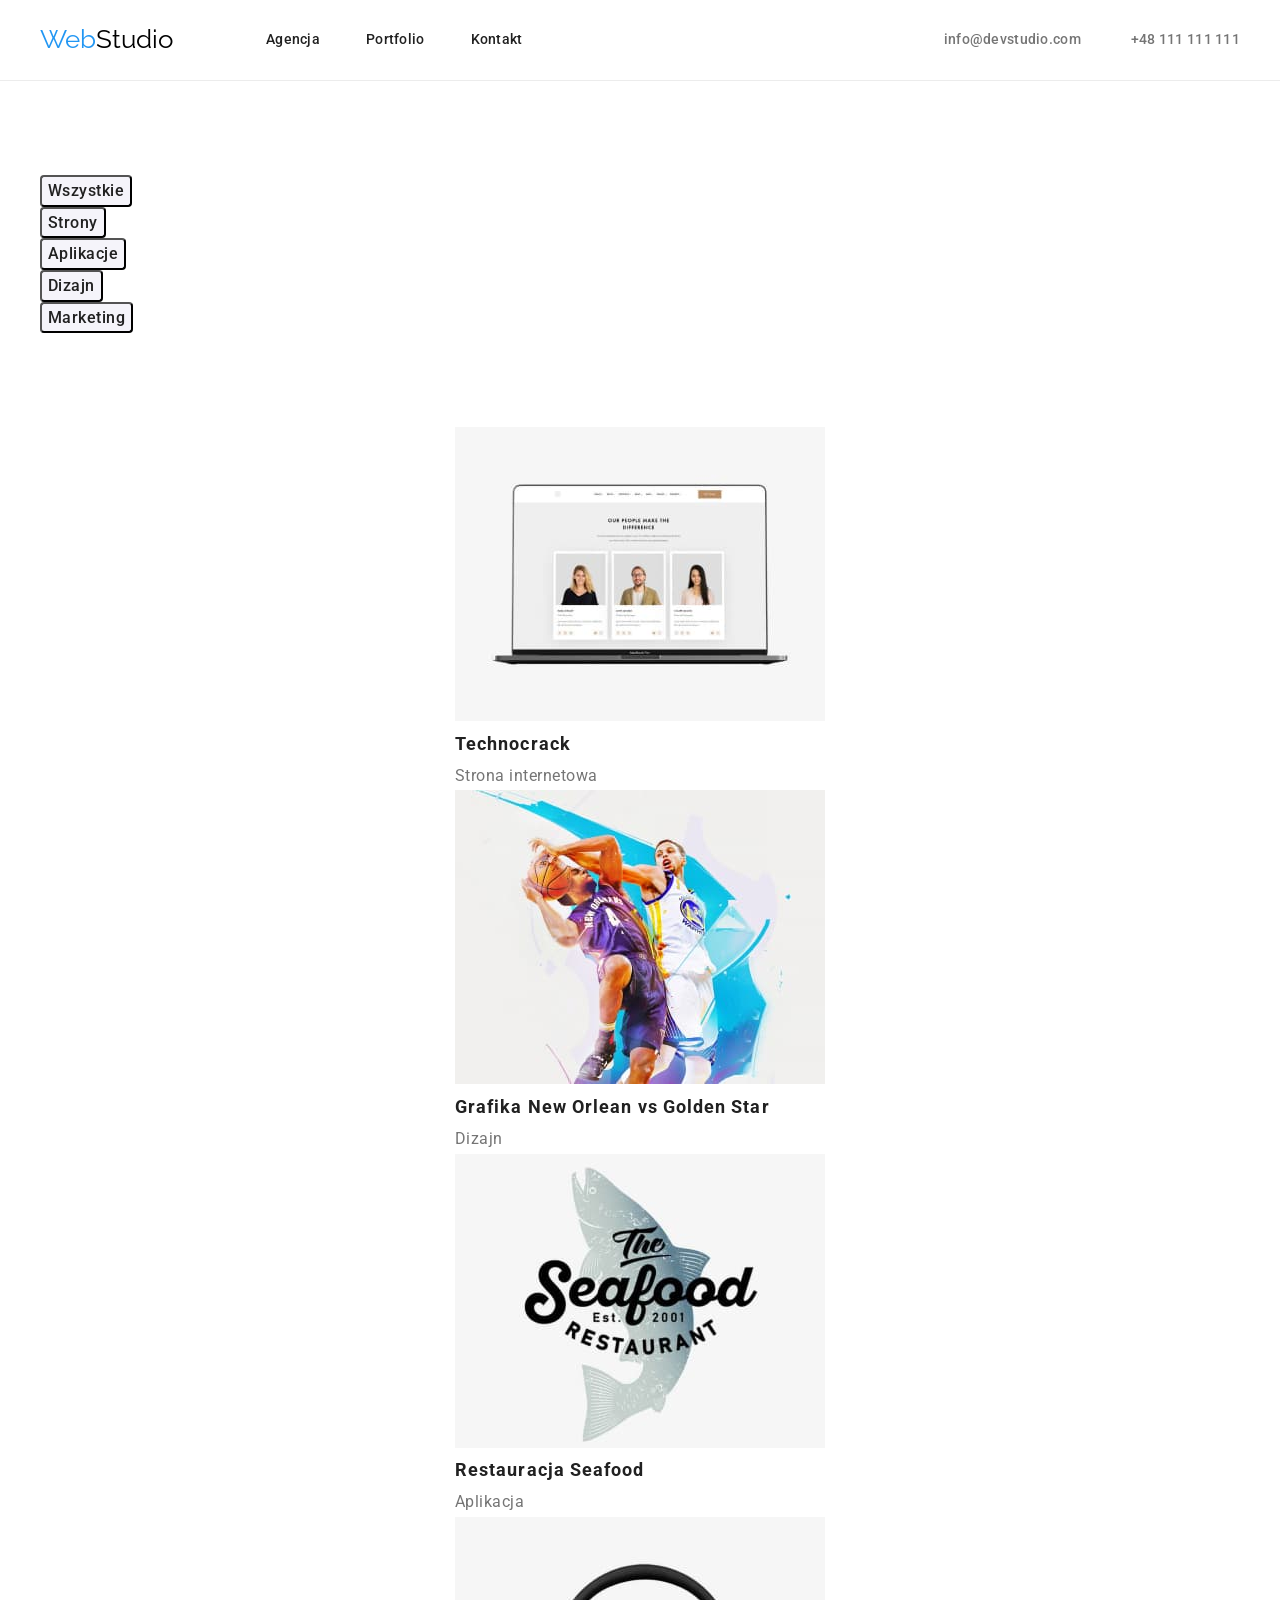
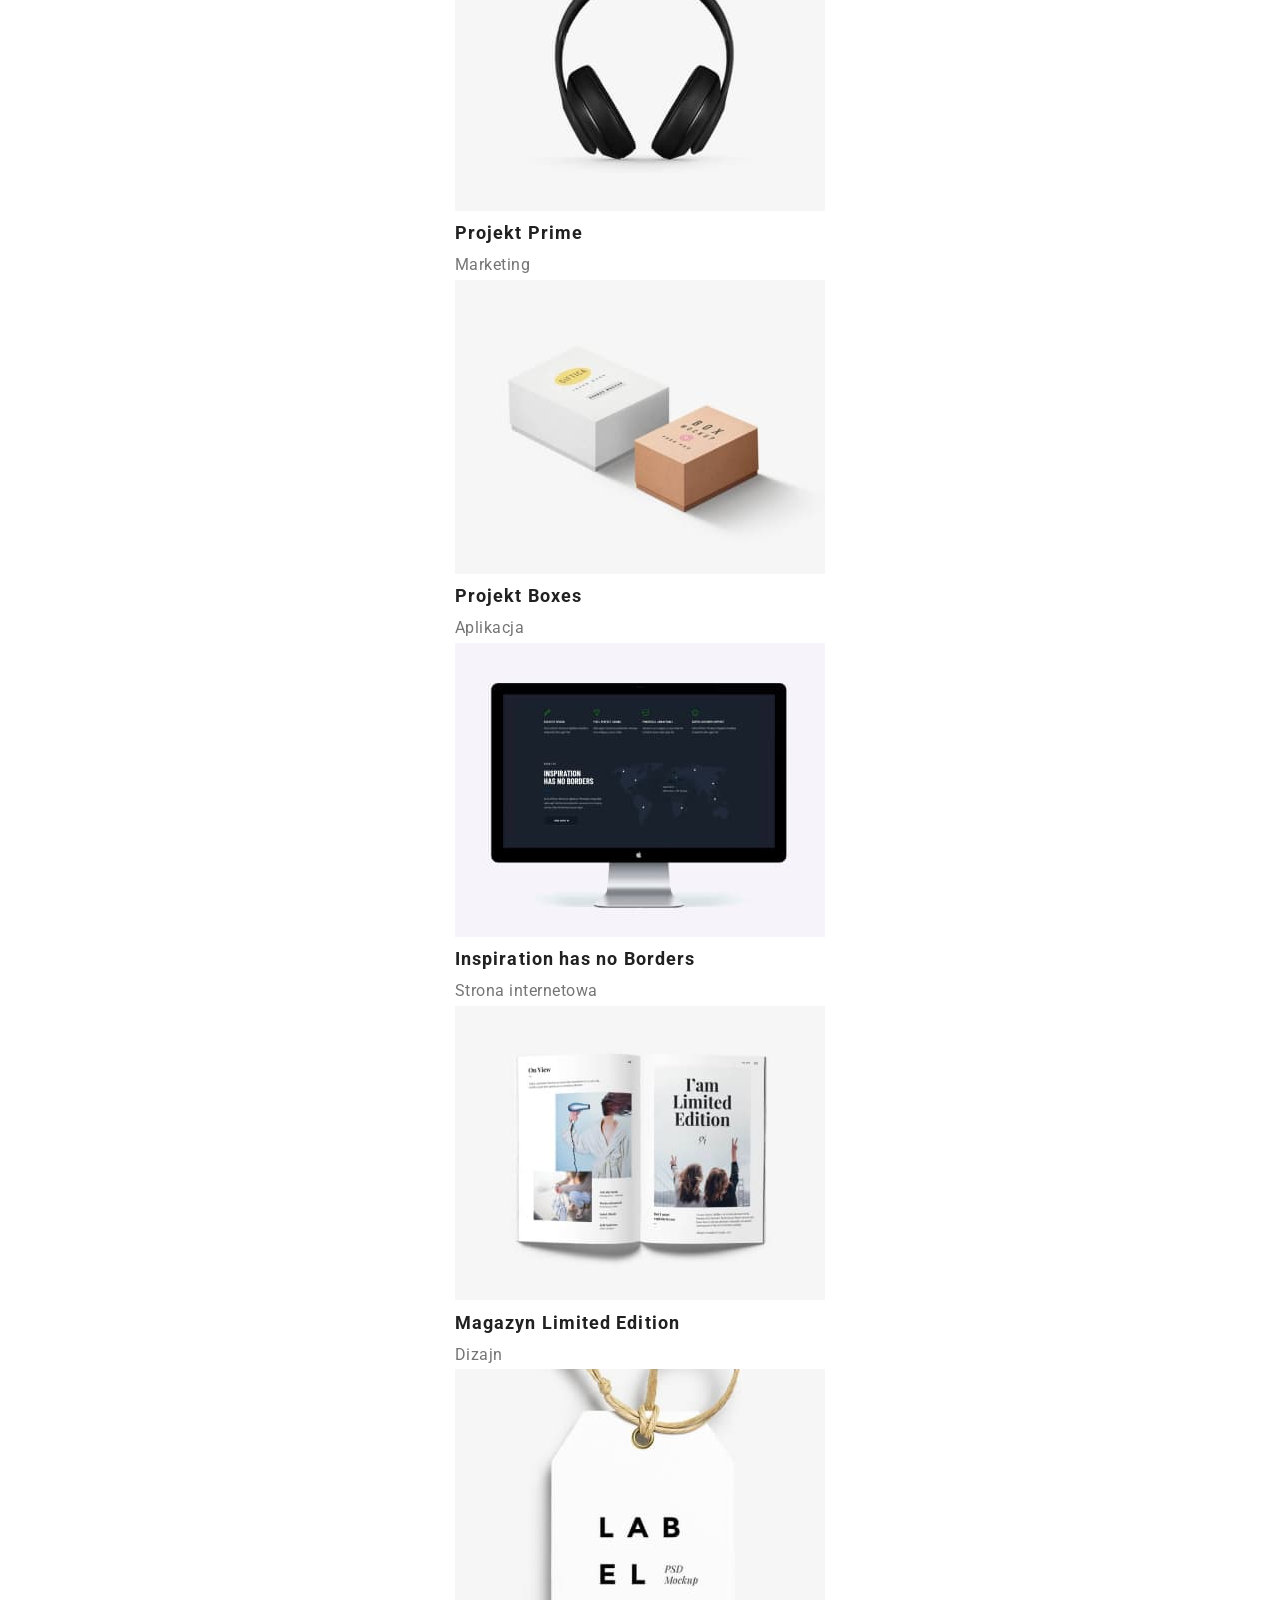
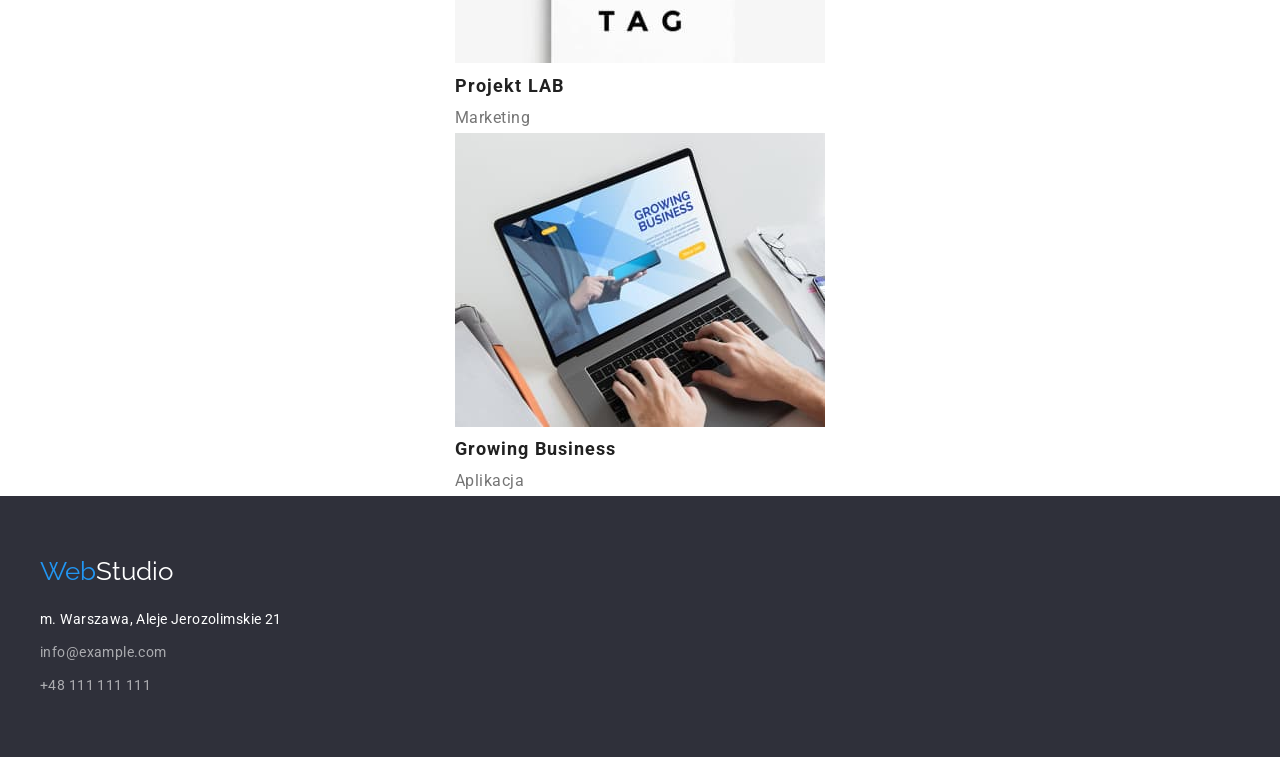
==== portfolio.html @ 24bfba3b "header nav sizes change" ====
<!DOCTYPE html>
<html lang="pl">
  <head>
    <meta charset="utf-8" />
    <link
      rel="stylesheet"
      href="https://cdnjs.cloudflare.com/ajax/libs/modern-normalize/1.1.0/modern-normalize.min.css"
    />
    <link rel="preconnect" href="https://fonts.googleapis.com" />
    <link rel="preconnect" href="https://fonts.gstatic.com" crossorigin />
    <link
      href="https://fonts.googleapis.com/css2?family=Raleway:wght@700&family=Roboto:wght@400;500;700;900&display=swap"
      rel="stylesheet"
    />
    <link rel="stylesheet" href="./css/styles.css" />
    <title>WebStudio - Portfolio</title>
  </head>
  <body>
    <header>
      <div class="container header">
        <a href="./" class="logo"><span class="logo-blue">Web</span>Studio</a>
        <nav>
          <ul class="nav-links">
            <li><a href="#">Agencja</a></li>
            <li>
              <a href="./portfolio.html">Portfolio</a>
            </li>
            <li><a href="#">Kontakt</a></li>
          </ul>
        </nav>
        <ul class="nav-links contact">
          <li>
            <a href="mailto:info@devstudio.com">info@devstudio.com</a>
          </li>
          <li>
            <a href="tel:+48111111111">+48 111 111 111</a>
          </li>
        </ul>
      </div>
    </header>
    <main>
      <section class="section portfolio-buttons">
        <div class="container">
          <ul>
            <li><button type="button">Wszystkie</button></li>
            <li><button type="button">Strony</button></li>
            <li><button type="button">Aplikacje</button></li>
            <li><button type="button">Dizajn</button></li>
            <li><button type="button">Marketing</button></li>
          </ul>
        </div>
      </section>
      <section class="portfolio">
        <div class="container">
          <ul>
            <li>
              <figure>
                <img
                  src="images/portfolio-1.jpg"
                  alt="Ekran laptopa ze zdjęciami i opisami trzech osób"
                  width="370"
                  height="294"
                />
                <figcaption>
                  <span class="portfolio-item">Technocrack</span><br /><span
                    class="portfolio-item-spec"
                    >Strona internetowa</span
                  >
                </figcaption>
              </figure>
            </li>
            <li>
              <figure>
                <img
                  src="images/portfolio-2.jpg"
                  alt="Dwóch koszykarzy na szarym tle"
                  width="370"
                  height="294"
                />
                <figcaption>
                  <span class="portfolio-item"
                    >Grafika New Orlean vs Golden Star</span
                  ><br /><span class="portfolio-item-spec">Dizajn</span>
                </figcaption>
              </figure>
            </li>
            <li>
              <figure>
                <img
                  src="images/portfolio-3.jpg"
                  alt="Ryba z napisem The Seafood Restaurant"
                  width="370"
                  height="294"
                />
                <figcaption>
                  <span class="portfolio-item">Restauracja Seafood</span
                  ><br /><span class="portfolio-item-spec">Aplikacja</span>
                </figcaption>
              </figure>
            </li>
            <li>
              <figure>
                <img
                  src="images/portfolio-4.jpg"
                  alt="Słuchawki na szarym tle"
                  width="370"
                  height="294"
                />
                <figcaption>
                  <span class="portfolio-item">Projekt Prime</span><br /><span
                    class="portfolio-item-spec"
                    >Marketing</span
                  >
                </figcaption>
              </figure>
            </li>
            <li>
              <figure>
                <img
                  src="images/portfolio-5.jpg"
                  alt="Dwa pudełka z napisami, białe i brązowe"
                  width="370"
                  height="294"
                />
                <figcaption>
                  <span class="portfolio-item">Projekt Boxes</span><br /><span
                    class="portfolio-item-spec"
                    >Aplikacja</span
                  >
                </figcaption>
              </figure>
            </li>
            <li>
              <figure>
                <img
                  src="images/portfolio-6.jpg"
                  alt="Monitor z otwartą witryną interetową"
                  width="370"
                  height="294"
                />
                <figcaption>
                  <span class="portfolio-item">Inspiration has no Borders</span
                  ><br /><span class="portfolio-item-spec"
                    >Strona internetowa</span
                  >
                </figcaption>
              </figure>
            </li>
            <li>
              <figure>
                <img
                  src="images/portfolio-7.jpg"
                  alt="Otwarta strona gazety z obrazkami i tekstem"
                  width="370"
                  height="294"
                />
                <figcaption>
                  <span class="portfolio-item">Magazyn Limited Edition</span
                  ><br /><span class="portfolio-item-spec">Dizajn</span>
                </figcaption>
              </figure>
            </li>
            <li>
              <figure>
                <img
                  src="images/portfolio-8.jpg"
                  alt="Bilecik z napisame LAB EL TAG"
                  width="370"
                  height="294"
                />
                <figcaption>
                  <span class="portfolio-item">Projekt LAB</span><br /><span
                    class="portfolio-item-spec"
                    >Marketing</span
                  >
                </figcaption>
              </figure>
            </li>
            <li>
              <figure>
                <img
                  src="images/portfolio-9.jpg"
                  alt="Dłonie piszące na klawiaturze, na ekranie nazwa aplikacji"
                  width="370"
                  height="294"
                />
                <figcaption>
                  <span class="portfolio-item">Growing Business</span
                  ><br /><span class="portfolio-item-spec">Aplikacja</span>
                </figcaption>
              </figure>
            </li>
          </ul>
        </div>
      </section>
    </main>
    <footer>
      <div class="container">
        <a href="/" class="logo logo-white"
          ><span class="logo-blue">Web</span>Studio</a
        >
        <address>
          <p>m. Warszawa, Aleje Jerozolimskie 21</p>
          <p><a href="mailto:info@example.com">info@example.com</a></p>
          <p><a href="tel:+48111111111">+48 111 111 111</a></p>
        </address>
      </div>
    </footer>
  </body>
</html>
---- css/styles.css ----
:root {
  --white-color: #fff;
  --team-color: #f5f4fa;
  --black-color: #000;
  --brand-color: #212121;
  --link-color: #2196f3;
  --contact-color: #757575;
  --footer-contact-color: rgba(255, 255, 255, 0.6);
  --bg-color: #2f303a;
}

* {
  box-sizing: border-box;
}

body {
  font-family: "Roboto", sans-serif;
  color: var(--brand-color);
}

h1,
h2,
h3,
h4,
h5,
h6,
p,
figure,
ul {
  margin: 0;
  padding: 0;
}

li {
  list-style: none;
}

header {
  border-bottom: 1px solid #ececec;
}

header > .container {
  padding-top: 24px;
  padding-bottom: 25px;
}

.container {
  max-width: 1200px;
  margin: 0 auto;
}

.section {
  padding: 94px 0;
}

.header {
  display: flex;
  align-items: center;
  justify-content: space-between;
}

.logo {
  font-family: "Raleway", sans-serif;
  font-size: 26px;
  text-decoration: none;
  line-height: 1.2;
  color: var(--black-color);
}

.logo-white {
  color: var(--white-color);
}

.nav-links {
  display: flex;
  flex-direction: row;
}

.nav-links li a {
  color: var(--brand-color);
  font-weight: 500;
  font-size: 14px;
  letter-spacing: 0.02em;
  line-height: 1.1;
  text-decoration: none;
}

.nav-links li a:hover,
.logo-blue,
.nav-links li a:focus,
.contact-links li a:hover,
.contact-links li a:focus {
  color: var(--link-color);
}

nav {
  flex-grow: 1;
  margin-left: 93px;
}

.nav-links li:not(:last-child) {
  margin-right: 46px;
}

.contact li:not(:last-child) {
  margin-right: 50px;
}

.contact li a {
  color: var(--contact-color);
}

.order h1 {
  margin-top: 106px;
  text-align: center;
  text-transform: uppercase;
  font-weight: 900;
  font-size: 44px;
  line-height: 1.3;
  letter-spacing: 0.06em;
  color: var(--white-color);
}

.order button {
  margin-top: 30px;
  margin-bottom: 96px;
}

.order-button {
  margin: 0 auto;
  display: block;
  border: 0;
  text-align: center;
  letter-spacing: 0.06em;
  width: 200px;
  padding: 10px 0;
  font-weight: 700;
  font-size: 16px;
  line-height: 1.8;
  background-color: var(--link-color);
  color: var(--white-color);
}

.examples-cards,
.portfolio,
.info-cards,
.team-cards {
  display: flex;
  flex-wrap: wrap;
  margin: 0;
  padding: 0;
  gap: 30px;
}

.examples {
  font-size: 14px;
  letter-spacing: 0.03em;
}

.examples-cards li {
  flex-basis: calc((100% - 90px) / 4);
  font-size: 14px;
  letter-spacing: 0.03em;
}

.info-cards li {
  flex-basis: calc((100% - 60px) / 3);
}

.examples h3 {
  font-weight: 700;
  line-height: 1.1;
  text-transform: uppercase;
  color: var(--brand-color);
}

.examples p {
  font-weight: 400;
  line-height: 1.7;
  color: var(--contact-color);
}

.examples h2 {
  margin-top: 96px;
}

.examples h2,
.team h2 {
  margin-bottom: 50px;
  font-weight: 700;
  font-size: 36px;
  line-height: 1.2;
  text-align: center;
  letter-spacing: 0.03em;
  color: var(--brand-color);
}

.team {
  background-color: var(--team-color);
}

.team li {
  background-color: var(--white-color);
  flex-basis: calc((100% - 90px) / 4);
}

.team figcaption {
  padding: 30px 0;
  font-size: 16px;
  line-height: 1.8;
  letter-spacing: 0.03em;
  text-align: center;
}

.team-name {
  font-weight: 500;
  color: var(--brand-color);
}

.team-descr {
  color: var(--contact-color);
}

footer,
.order {
  background-color: var(--bg-color);
}

footer > .container {
  padding: 60px 0;
}

footer p {
  font-style: normal;
  font-size: 14px;
  line-height: 24px;
  letter-spacing: 0.03em;
}

footer p:not(:first-child) {
  padding-top: 9px;
}

footer p:first-child {
  color: var(--white-color);
}

footer address {
  padding-top: 20px;
}

footer p a {
  text-decoration: none;
  color: var(--footer-contact-color);
}

footer p a:hover,
footer p a:focus {
  background-color: var(--link-color);
}

.portfolio-buttons button {
  border-radius: 4px;
  background-color: var(--team-color);
  color: var(--brand-color);
  font-weight: 500;
  font-size: 16px;
  line-height: 1.6;
  text-align: center;
  letter-spacing: 0.03em;
}

.portfolio-buttons button:active,
.portfolio-buttons button:hover {
  background-color: var(--link-color);
  color: var(--white-color);
}

.portfolio-item {
  font-weight: 700;
  font-size: 18px;
  line-height: 2;
  letter-spacing: 0.06em;
  color: var(--brand-color);
}

.portfolio-item-spec {
  font-weight: 400;
  font-size: 16px;
  line-height: 1.8;
  letter-spacing: 0.03em;
  color: var(--contact-color);
}
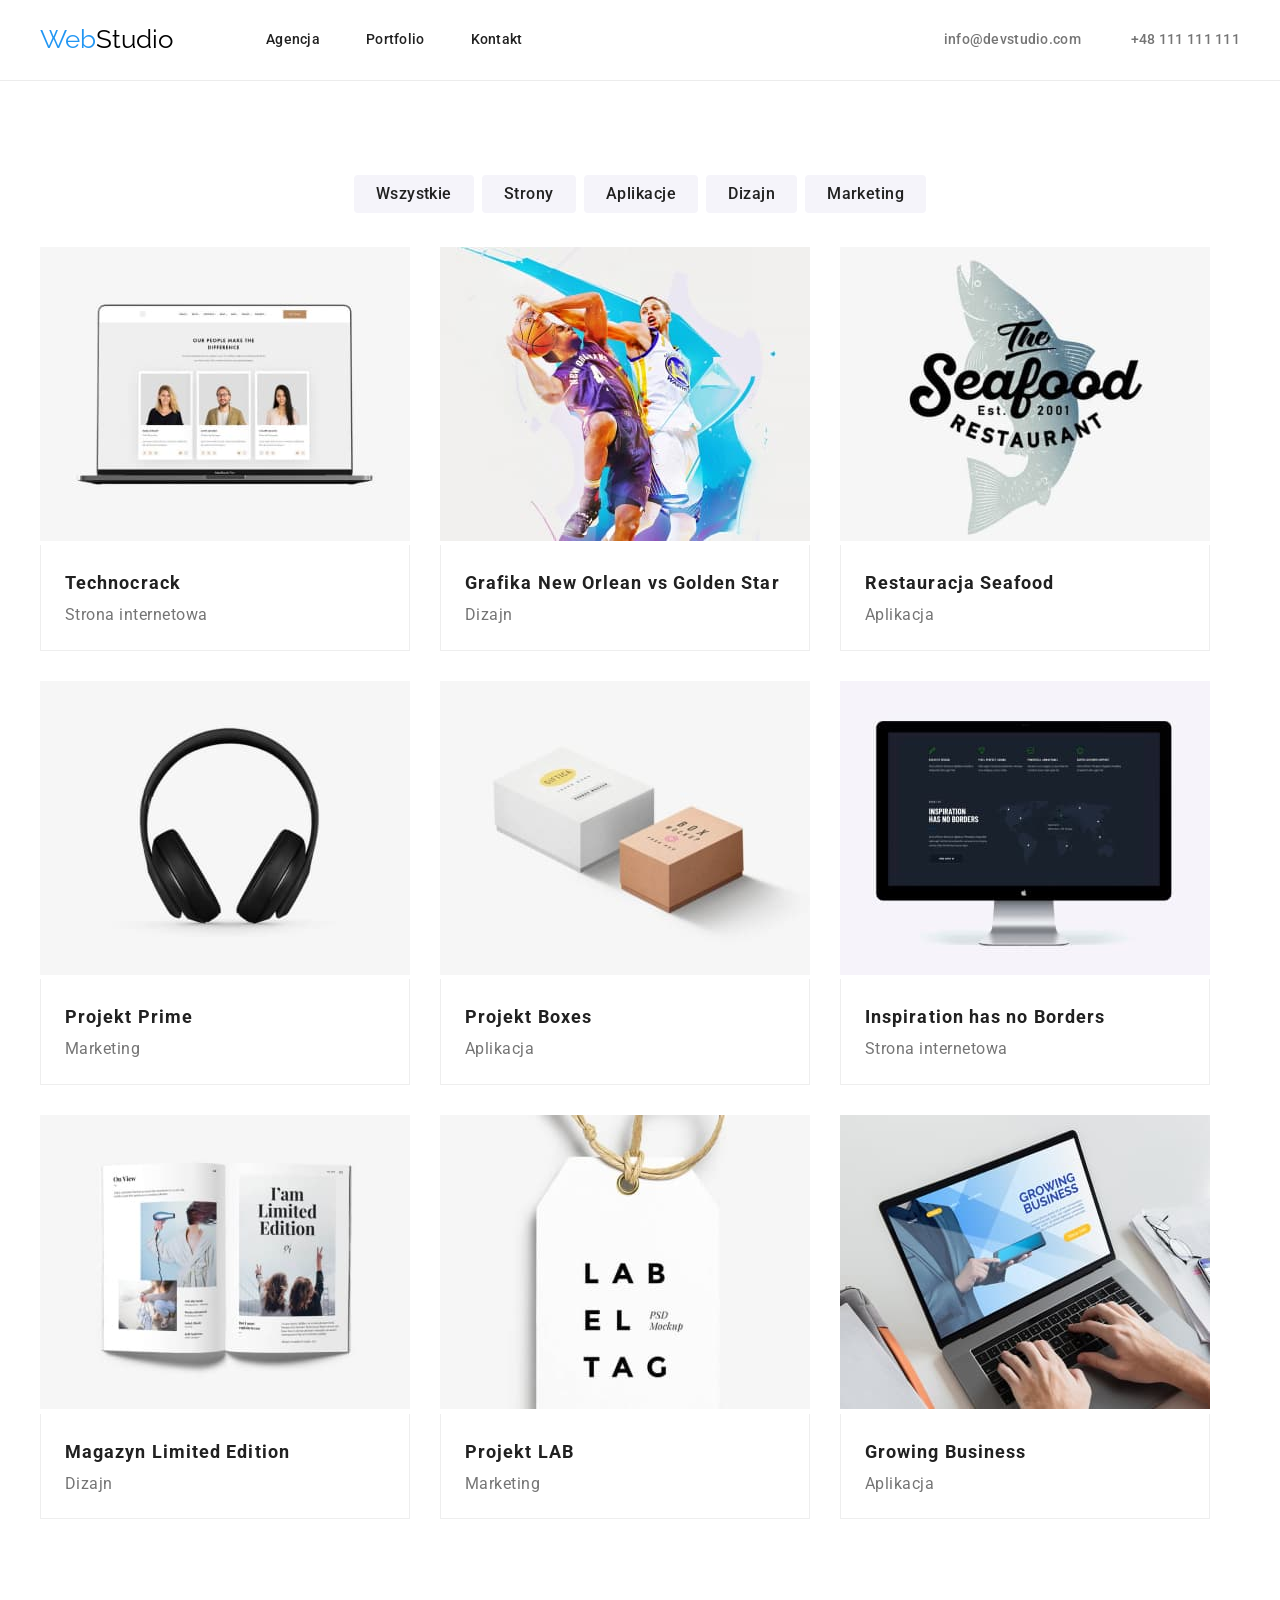
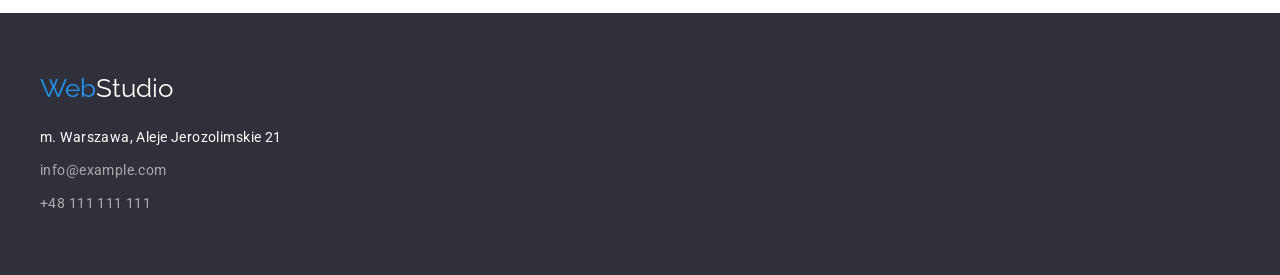
==== commit 9cc361ed: "portfolio changes, add flex, change margin/padding" ====
--- a/portfolio.html
+++ b/portfolio.html
@@ -39,9 +39,9 @@
       </div>
     </header>
     <main>
-      <section class="section portfolio-buttons">
-        <div class="container">
-          <ul>
+      <section class="section">
+        <div class="container portfolio-buttons">
+          <ul class="portfolio-buttons-list">
             <li><button type="button">Wszystkie</button></li>
             <li><button type="button">Strony</button></li>
             <li><button type="button">Aplikacje</button></li>
@@ -49,10 +49,8 @@
             <li><button type="button">Marketing</button></li>
           </ul>
         </div>
-      </section>
-      <section class="portfolio">
         <div class="container">
-          <ul>
+          <ul class="portfolio">
             <li>
               <figure>
                 <img
--- a/css/styles.css
+++ b/css/styles.css
@@ -163,7 +163,8 @@
   letter-spacing: 0.03em;
 }
 
-.info-cards li {
+.info-cards li,
+.portfolio figure {
   flex-basis: calc((100% - 60px) / 3);
 }
 
@@ -199,7 +200,7 @@
   background-color: var(--team-color);
 }
 
-.team li {
+.team li figure {
   background-color: var(--white-color);
   flex-basis: calc((100% - 90px) / 4);
 }
@@ -259,7 +260,20 @@
   background-color: var(--link-color);
 }
 
-.portfolio-buttons button {
+.portfolio-buttons-list {
+  display: flex;
+  flex-direction: row;
+  justify-content: center;
+  align-items: center;
+  margin-bottom: 34px;
+}
+
+.portfolio-buttons-list > li:not(:last-child) {
+  margin-right: 8px;
+}
+
+.portfolio-buttons-list button {
+  border: 0;
   border-radius: 4px;
   background-color: var(--team-color);
   color: var(--brand-color);
@@ -268,12 +282,20 @@
   line-height: 1.6;
   text-align: center;
   letter-spacing: 0.03em;
-}
-
-.portfolio-buttons button:active,
-.portfolio-buttons button:hover {
+  padding: 6px 22px;
+}
+
+.portfolio-buttons-list button:active,
+.portfolio-buttons-list button:hover {
   background-color: var(--link-color);
   color: var(--white-color);
+}
+
+.portfolio figcaption {
+  border-bottom: 1px solid #eee;
+  border-right: 1px solid #eee;
+  border-left: 1px solid #eee;
+  padding: 20px 24px;
 }
 
 .portfolio-item {
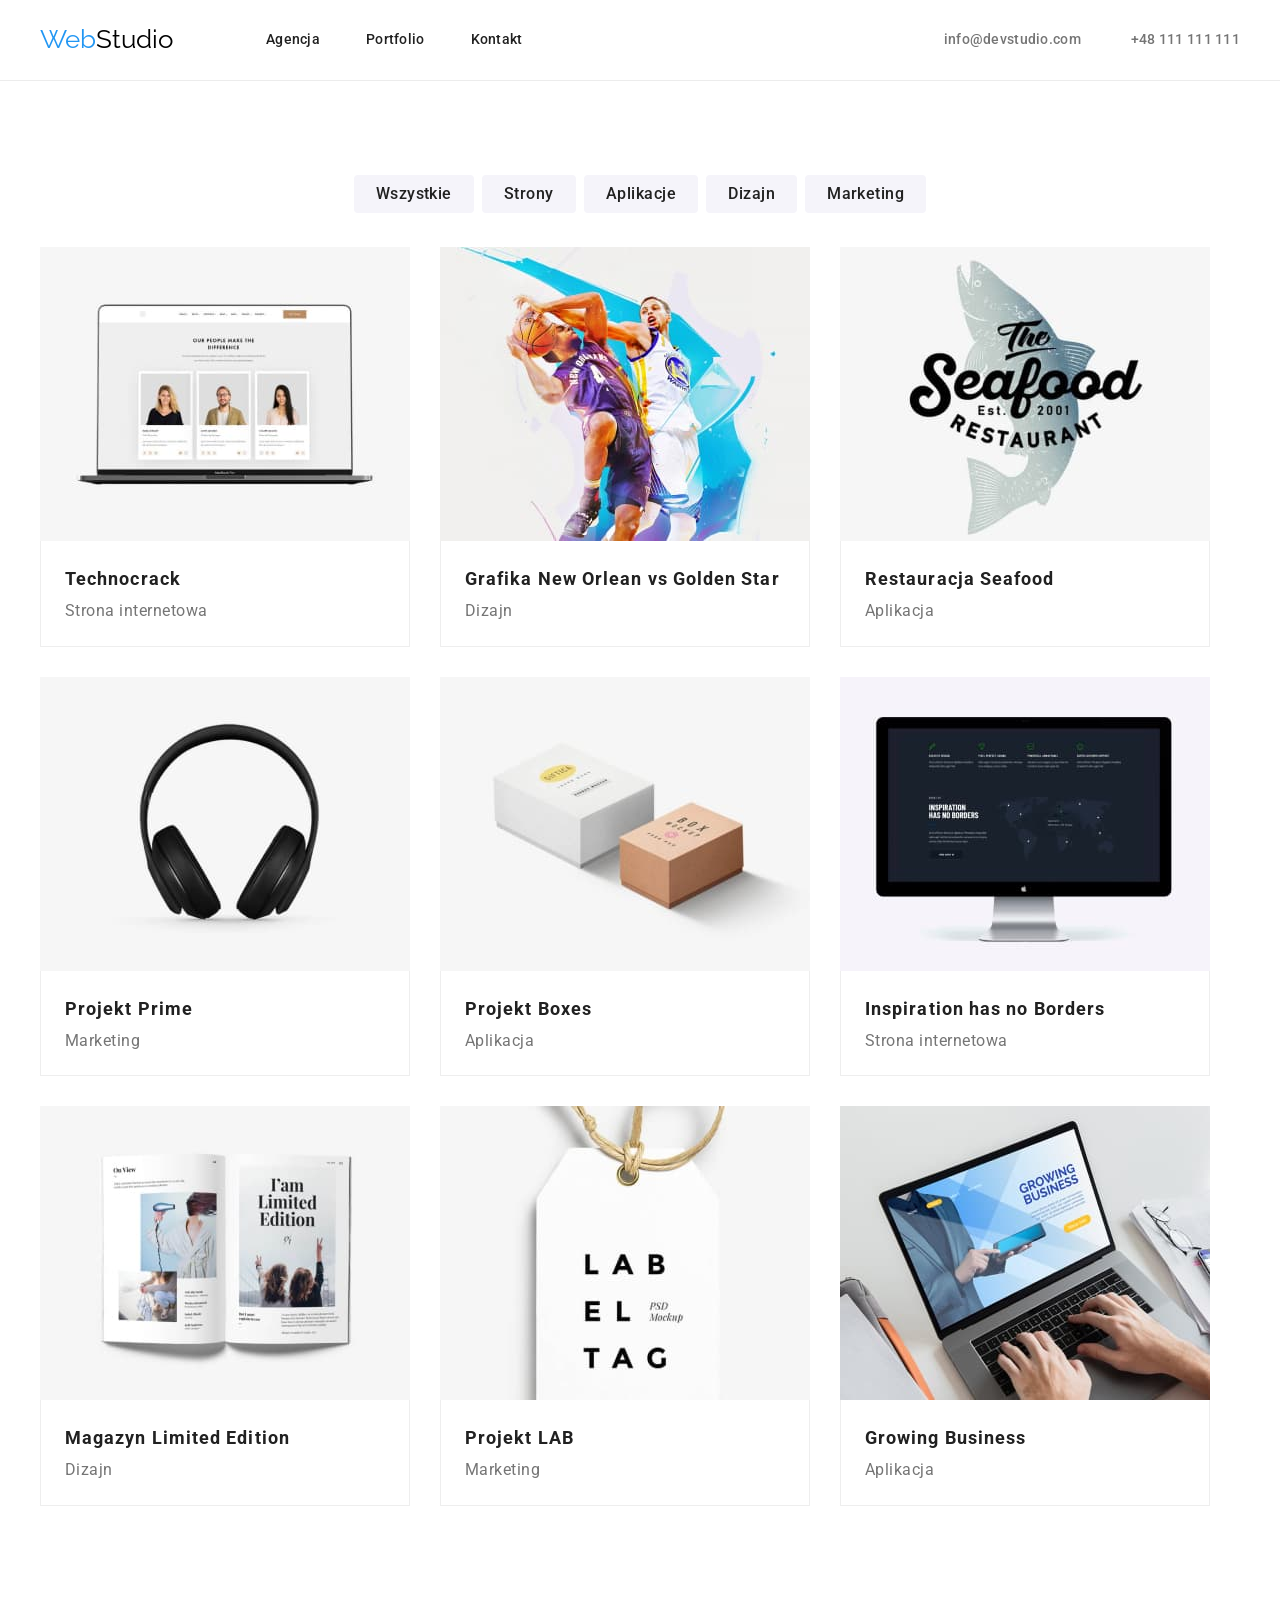
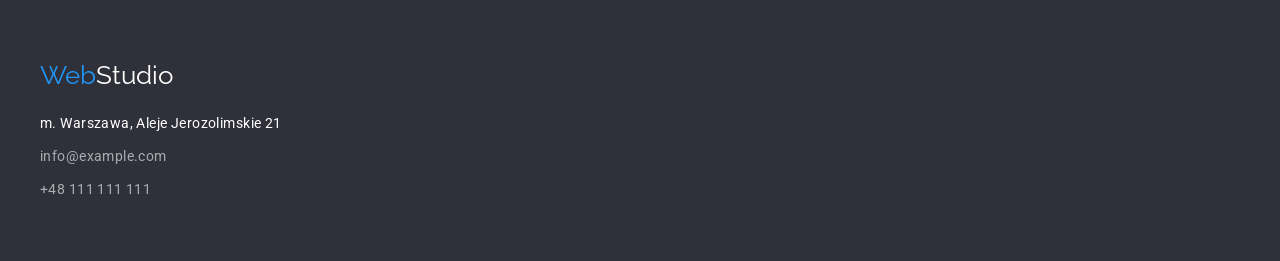
==== commit 6eee6516: "changes in portfolio (image gap), upgrade padding and margin (v. 2)" ====
--- a/portfolio.html
+++ b/portfolio.html
@@ -55,6 +55,7 @@
               <figure>
                 <img
                   src="images/portfolio-1.jpg"
+                  class="no-gap"
                   alt="Ekran laptopa ze zdjęciami i opisami trzech osób"
                   width="370"
                   height="294"
@@ -71,6 +72,7 @@
               <figure>
                 <img
                   src="images/portfolio-2.jpg"
+                  class="no-gap"
                   alt="Dwóch koszykarzy na szarym tle"
                   width="370"
                   height="294"
@@ -86,6 +88,7 @@
               <figure>
                 <img
                   src="images/portfolio-3.jpg"
+                  class="no-gap"
                   alt="Ryba z napisem The Seafood Restaurant"
                   width="370"
                   height="294"
@@ -100,6 +103,7 @@
               <figure>
                 <img
                   src="images/portfolio-4.jpg"
+                  class="no-gap"
                   alt="Słuchawki na szarym tle"
                   width="370"
                   height="294"
@@ -116,6 +120,7 @@
               <figure>
                 <img
                   src="images/portfolio-5.jpg"
+                  class="no-gap"
                   alt="Dwa pudełka z napisami, białe i brązowe"
                   width="370"
                   height="294"
@@ -132,6 +137,7 @@
               <figure>
                 <img
                   src="images/portfolio-6.jpg"
+                  class="no-gap"
                   alt="Monitor z otwartą witryną interetową"
                   width="370"
                   height="294"
@@ -148,6 +154,7 @@
               <figure>
                 <img
                   src="images/portfolio-7.jpg"
+                  class="no-gap"
                   alt="Otwarta strona gazety z obrazkami i tekstem"
                   width="370"
                   height="294"
@@ -162,6 +169,7 @@
               <figure>
                 <img
                   src="images/portfolio-8.jpg"
+                  class="no-gap"
                   alt="Bilecik z napisame LAB EL TAG"
                   width="370"
                   height="294"
@@ -178,6 +186,7 @@
               <figure>
                 <img
                   src="images/portfolio-9.jpg"
+                  class="no-gap"
                   alt="Dłonie piszące na klawiaturze, na ekranie nazwa aplikacji"
                   width="370"
                   height="294"
--- a/css/styles.css
+++ b/css/styles.css
@@ -110,8 +110,11 @@
   color: var(--contact-color);
 }
 
+.order > .container {
+  padding: 106px 0;
+}
+
 .order h1 {
-  margin-top: 106px;
   text-align: center;
   text-transform: uppercase;
   font-weight: 900;
@@ -123,7 +126,6 @@
 
 .order button {
   margin-top: 30px;
-  margin-bottom: 96px;
 }
 
 .order-button {
@@ -132,11 +134,10 @@
   border: 0;
   text-align: center;
   letter-spacing: 0.06em;
-  width: 200px;
-  padding: 10px 0;
   font-weight: 700;
   font-size: 16px;
   line-height: 1.8;
+  padding: 10px 42px;
   background-color: var(--link-color);
   color: var(--white-color);
 }
@@ -260,6 +261,10 @@
   background-color: var(--link-color);
 }
 
+.no-gap {
+  display: block;
+}
+
 .portfolio-buttons-list {
   display: flex;
   flex-direction: row;
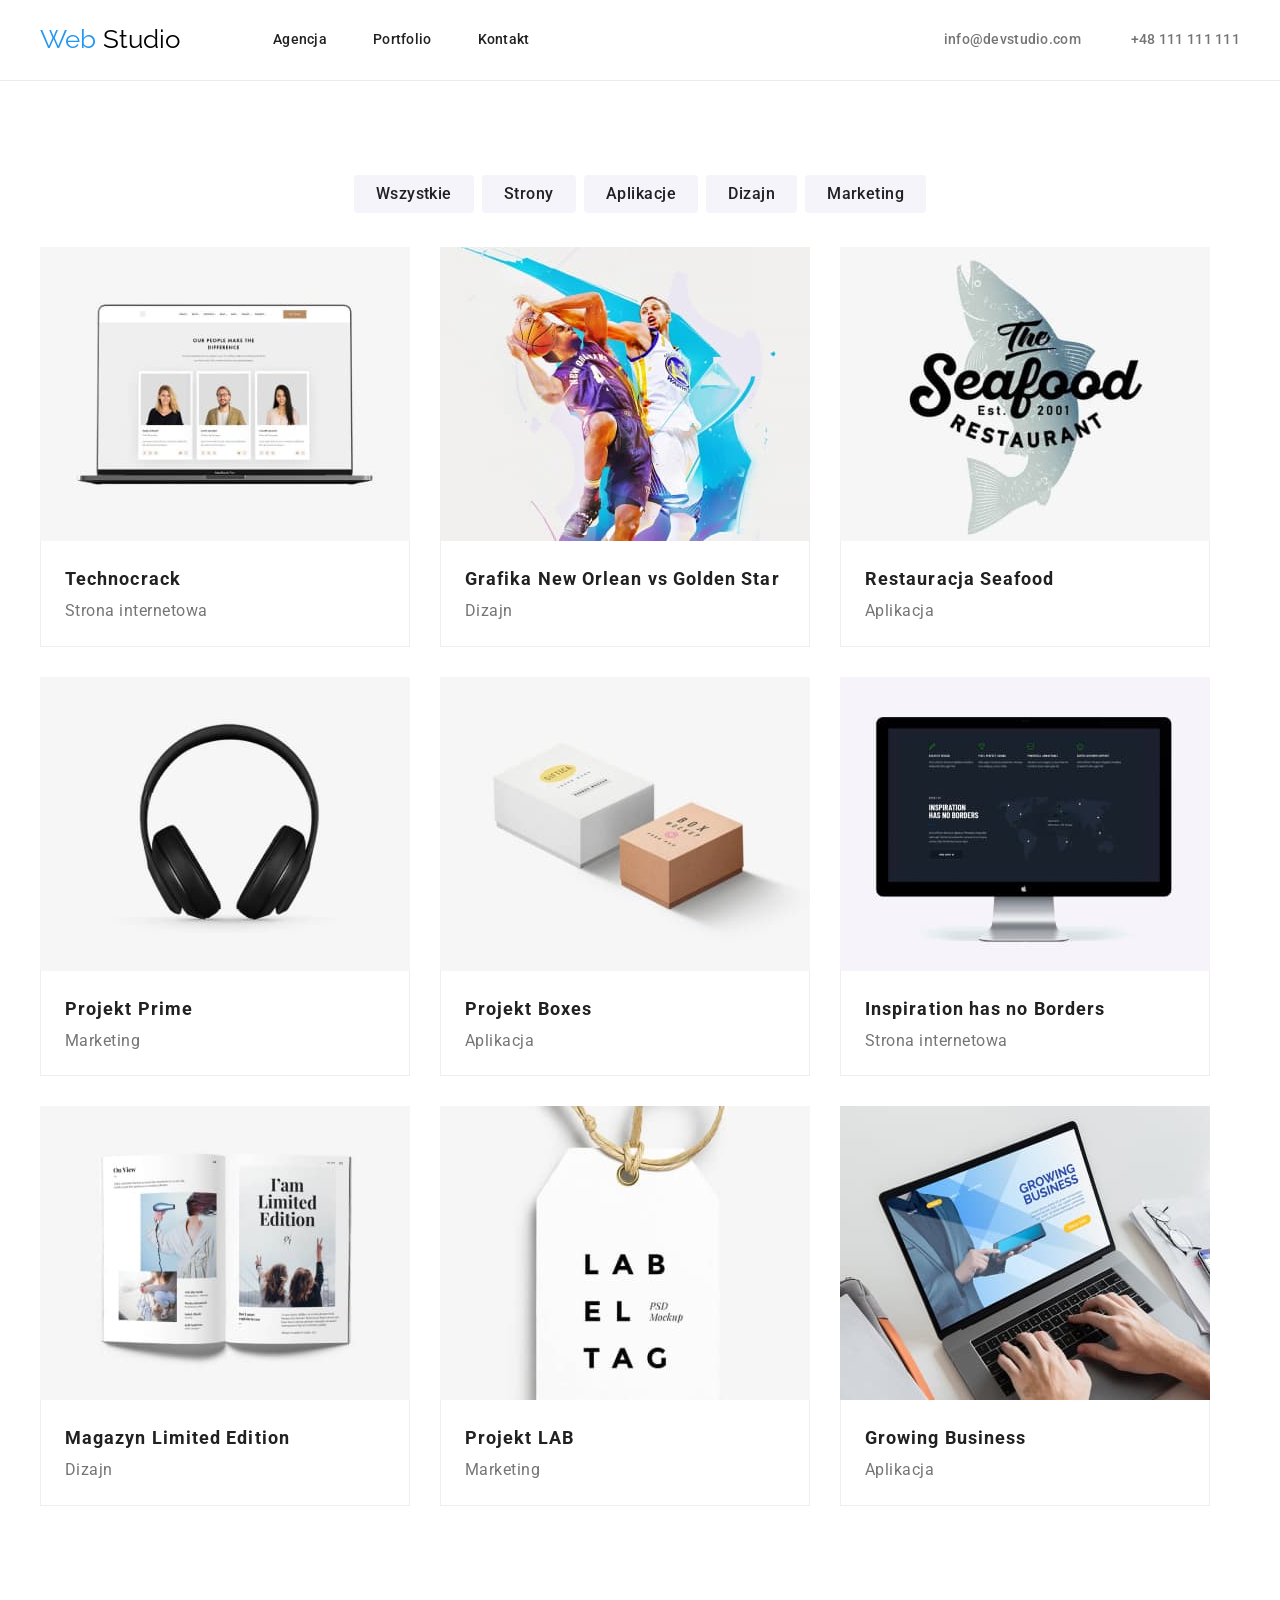
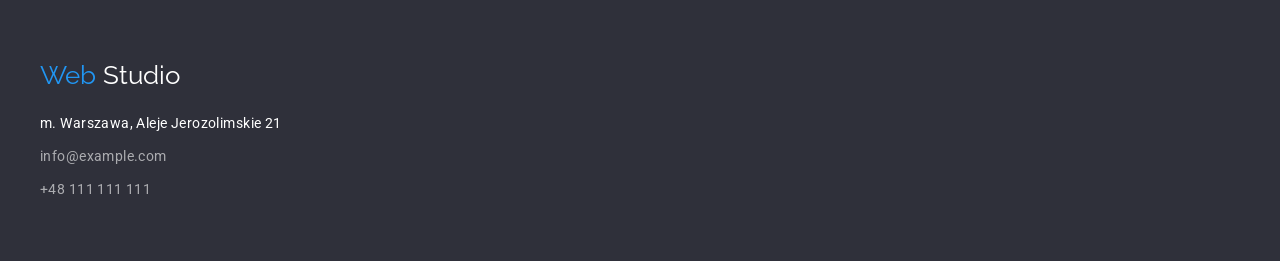
==== commit ca1fddea: "code visual changes" ====
--- a/portfolio.html
+++ b/portfolio.html
@@ -1,217 +1,219 @@
 <!DOCTYPE html>
 <html lang="pl">
-  <head>
-    <meta charset="utf-8" />
-    <link
-      rel="stylesheet"
-      href="https://cdnjs.cloudflare.com/ajax/libs/modern-normalize/1.1.0/modern-normalize.min.css"
-    />
-    <link rel="preconnect" href="https://fonts.googleapis.com" />
-    <link rel="preconnect" href="https://fonts.gstatic.com" crossorigin />
-    <link
-      href="https://fonts.googleapis.com/css2?family=Raleway:wght@700&family=Roboto:wght@400;500;700;900&display=swap"
-      rel="stylesheet"
-    />
-    <link rel="stylesheet" href="./css/styles.css" />
-    <title>WebStudio - Portfolio</title>
-  </head>
-  <body>
-    <header>
-      <div class="container header">
-        <a href="./" class="logo"><span class="logo-blue">Web</span>Studio</a>
-        <nav>
-          <ul class="nav-links">
-            <li><a href="#">Agencja</a></li>
-            <li>
-              <a href="./portfolio.html">Portfolio</a>
-            </li>
-            <li><a href="#">Kontakt</a></li>
-          </ul>
-        </nav>
-        <ul class="nav-links contact">
-          <li>
-            <a href="mailto:info@devstudio.com">info@devstudio.com</a>
-          </li>
-          <li>
-            <a href="tel:+48111111111">+48 111 111 111</a>
-          </li>
-        </ul>
-      </div>
-    </header>
-    <main>
-      <section class="section">
-        <div class="container portfolio-buttons">
-          <ul class="portfolio-buttons-list">
-            <li><button type="button">Wszystkie</button></li>
-            <li><button type="button">Strony</button></li>
-            <li><button type="button">Aplikacje</button></li>
-            <li><button type="button">Dizajn</button></li>
-            <li><button type="button">Marketing</button></li>
-          </ul>
-        </div>
-        <div class="container">
-          <ul class="portfolio">
-            <li>
-              <figure>
-                <img
-                  src="images/portfolio-1.jpg"
-                  class="no-gap"
-                  alt="Ekran laptopa ze zdjęciami i opisami trzech osób"
-                  width="370"
-                  height="294"
-                />
-                <figcaption>
-                  <span class="portfolio-item">Technocrack</span><br /><span
-                    class="portfolio-item-spec"
-                    >Strona internetowa</span
-                  >
-                </figcaption>
-              </figure>
-            </li>
-            <li>
-              <figure>
-                <img
-                  src="images/portfolio-2.jpg"
-                  class="no-gap"
-                  alt="Dwóch koszykarzy na szarym tle"
-                  width="370"
-                  height="294"
-                />
-                <figcaption>
-                  <span class="portfolio-item"
-                    >Grafika New Orlean vs Golden Star</span
-                  ><br /><span class="portfolio-item-spec">Dizajn</span>
-                </figcaption>
-              </figure>
-            </li>
-            <li>
-              <figure>
-                <img
-                  src="images/portfolio-3.jpg"
-                  class="no-gap"
-                  alt="Ryba z napisem The Seafood Restaurant"
-                  width="370"
-                  height="294"
-                />
-                <figcaption>
-                  <span class="portfolio-item">Restauracja Seafood</span
-                  ><br /><span class="portfolio-item-spec">Aplikacja</span>
-                </figcaption>
-              </figure>
-            </li>
-            <li>
-              <figure>
-                <img
-                  src="images/portfolio-4.jpg"
-                  class="no-gap"
-                  alt="Słuchawki na szarym tle"
-                  width="370"
-                  height="294"
-                />
-                <figcaption>
-                  <span class="portfolio-item">Projekt Prime</span><br /><span
-                    class="portfolio-item-spec"
-                    >Marketing</span
-                  >
-                </figcaption>
-              </figure>
-            </li>
-            <li>
-              <figure>
-                <img
-                  src="images/portfolio-5.jpg"
-                  class="no-gap"
-                  alt="Dwa pudełka z napisami, białe i brązowe"
-                  width="370"
-                  height="294"
-                />
-                <figcaption>
-                  <span class="portfolio-item">Projekt Boxes</span><br /><span
-                    class="portfolio-item-spec"
-                    >Aplikacja</span
-                  >
-                </figcaption>
-              </figure>
-            </li>
-            <li>
-              <figure>
-                <img
-                  src="images/portfolio-6.jpg"
-                  class="no-gap"
-                  alt="Monitor z otwartą witryną interetową"
-                  width="370"
-                  height="294"
-                />
-                <figcaption>
-                  <span class="portfolio-item">Inspiration has no Borders</span
-                  ><br /><span class="portfolio-item-spec"
-                    >Strona internetowa</span
-                  >
-                </figcaption>
-              </figure>
-            </li>
-            <li>
-              <figure>
-                <img
-                  src="images/portfolio-7.jpg"
-                  class="no-gap"
-                  alt="Otwarta strona gazety z obrazkami i tekstem"
-                  width="370"
-                  height="294"
-                />
-                <figcaption>
-                  <span class="portfolio-item">Magazyn Limited Edition</span
-                  ><br /><span class="portfolio-item-spec">Dizajn</span>
-                </figcaption>
-              </figure>
-            </li>
-            <li>
-              <figure>
-                <img
-                  src="images/portfolio-8.jpg"
-                  class="no-gap"
-                  alt="Bilecik z napisame LAB EL TAG"
-                  width="370"
-                  height="294"
-                />
-                <figcaption>
-                  <span class="portfolio-item">Projekt LAB</span><br /><span
-                    class="portfolio-item-spec"
-                    >Marketing</span
-                  >
-                </figcaption>
-              </figure>
-            </li>
-            <li>
-              <figure>
-                <img
-                  src="images/portfolio-9.jpg"
-                  class="no-gap"
-                  alt="Dłonie piszące na klawiaturze, na ekranie nazwa aplikacji"
-                  width="370"
-                  height="294"
-                />
-                <figcaption>
-                  <span class="portfolio-item">Growing Business</span
-                  ><br /><span class="portfolio-item-spec">Aplikacja</span>
-                </figcaption>
-              </figure>
-            </li>
-          </ul>
-        </div>
-      </section>
-    </main>
-    <footer>
-      <div class="container">
-        <a href="/" class="logo logo-white"
-          ><span class="logo-blue">Web</span>Studio</a
-        >
-        <address>
-          <p>m. Warszawa, Aleje Jerozolimskie 21</p>
-          <p><a href="mailto:info@example.com">info@example.com</a></p>
-          <p><a href="tel:+48111111111">+48 111 111 111</a></p>
-        </address>
-      </div>
-    </footer>
-  </body>
+	<head>
+		<meta charset="utf-8" />
+		<link
+			rel="stylesheet"
+			href="https://cdnjs.cloudflare.com/ajax/libs/modern-normalize/1.1.0/modern-normalize.min.css"
+		/>
+		<link rel="preconnect" href="https://fonts.googleapis.com" />
+		<link rel="preconnect" href="https://fonts.gstatic.com" crossorigin />
+		<link
+			href="https://fonts.googleapis.com/css2?family=Raleway:wght@700&family=Roboto:wght@400;500;700;900&display=swap"
+			rel="stylesheet"
+		/>
+		<link rel="stylesheet" href="./css/styles.css" />
+		<title>WebStudio - Portfolio</title>
+	</head>
+	<body>
+		<header>
+			<div class="container header">
+				<a href="./" class="logo">
+					<span class="logo-blue">Web</span>
+					Studio
+				</a>
+				<nav>
+					<ul class="nav-links">
+						<li><a href="#">Agencja</a></li>
+						<li>
+							<a href="./portfolio.html">Portfolio</a>
+						</li>
+						<li><a href="#">Kontakt</a></li>
+					</ul>
+				</nav>
+				<ul class="nav-links contact">
+					<li>
+						<a href="mailto:info@devstudio.com">info@devstudio.com</a>
+					</li>
+					<li>
+						<a href="tel:+48111111111">+48 111 111 111</a>
+					</li>
+				</ul>
+			</div>
+		</header>
+		<main>
+			<section class="section">
+				<div class="container portfolio-buttons">
+					<ul class="portfolio-buttons-list">
+						<li><button type="button">Wszystkie</button></li>
+						<li><button type="button">Strony</button></li>
+						<li><button type="button">Aplikacje</button></li>
+						<li><button type="button">Dizajn</button></li>
+						<li><button type="button">Marketing</button></li>
+					</ul>
+				</div>
+				<div class="container">
+					<ul class="portfolio">
+						<li>
+							<figure>
+								<img
+									src="images/portfolio-1.jpg"
+									class="no-gap"
+									alt="Ekran laptopa ze zdjęciami i opisami trzech osób"
+									width="370"
+									height="294"
+								/>
+								<figcaption>
+									<span class="portfolio-item">Technocrack</span>
+									<br />
+									<span class="portfolio-item-spec">Strona internetowa</span>
+								</figcaption>
+							</figure>
+						</li>
+						<li>
+							<figure>
+								<img
+									src="images/portfolio-2.jpg"
+									class="no-gap"
+									alt="Dwóch koszykarzy na szarym tle"
+									width="370"
+									height="294"
+								/>
+								<figcaption>
+									<span class="portfolio-item">Grafika New Orlean vs Golden Star</span>
+									<br />
+									<span class="portfolio-item-spec">Dizajn</span>
+								</figcaption>
+							</figure>
+						</li>
+						<li>
+							<figure>
+								<img
+									src="images/portfolio-3.jpg"
+									class="no-gap"
+									alt="Ryba z napisem The Seafood Restaurant"
+									width="370"
+									height="294"
+								/>
+								<figcaption>
+									<span class="portfolio-item">Restauracja Seafood</span>
+									<br />
+									<span class="portfolio-item-spec">Aplikacja</span>
+								</figcaption>
+							</figure>
+						</li>
+						<li>
+							<figure>
+								<img
+									src="images/portfolio-4.jpg"
+									class="no-gap"
+									alt="Słuchawki na szarym tle"
+									width="370"
+									height="294"
+								/>
+								<figcaption>
+									<span class="portfolio-item">Projekt Prime</span>
+									<br />
+									<span class="portfolio-item-spec">Marketing</span>
+								</figcaption>
+							</figure>
+						</li>
+						<li>
+							<figure>
+								<img
+									src="images/portfolio-5.jpg"
+									class="no-gap"
+									alt="Dwa pudełka z napisami, białe i brązowe"
+									width="370"
+									height="294"
+								/>
+								<figcaption>
+									<span class="portfolio-item">Projekt Boxes</span>
+									<br />
+									<span class="portfolio-item-spec">Aplikacja</span>
+								</figcaption>
+							</figure>
+						</li>
+						<li>
+							<figure>
+								<img
+									src="images/portfolio-6.jpg"
+									class="no-gap"
+									alt="Monitor z otwartą witryną interetową"
+									width="370"
+									height="294"
+								/>
+								<figcaption>
+									<span class="portfolio-item">Inspiration has no Borders</span>
+									<br />
+									<span class="portfolio-item-spec">Strona internetowa</span>
+								</figcaption>
+							</figure>
+						</li>
+						<li>
+							<figure>
+								<img
+									src="images/portfolio-7.jpg"
+									class="no-gap"
+									alt="Otwarta strona gazety z obrazkami i tekstem"
+									width="370"
+									height="294"
+								/>
+								<figcaption>
+									<span class="portfolio-item">Magazyn Limited Edition</span>
+									<br />
+									<span class="portfolio-item-spec">Dizajn</span>
+								</figcaption>
+							</figure>
+						</li>
+						<li>
+							<figure>
+								<img
+									src="images/portfolio-8.jpg"
+									class="no-gap"
+									alt="Bilecik z napisame LAB EL TAG"
+									width="370"
+									height="294"
+								/>
+								<figcaption>
+									<span class="portfolio-item">Projekt LAB</span>
+									<br />
+									<span class="portfolio-item-spec">Marketing</span>
+								</figcaption>
+							</figure>
+						</li>
+						<li>
+							<figure>
+								<img
+									src="images/portfolio-9.jpg"
+									class="no-gap"
+									alt="Dłonie piszące na klawiaturze, na ekranie nazwa aplikacji"
+									width="370"
+									height="294"
+								/>
+								<figcaption>
+									<span class="portfolio-item">Growing Business</span>
+									<br />
+									<span class="portfolio-item-spec">Aplikacja</span>
+								</figcaption>
+							</figure>
+						</li>
+					</ul>
+				</div>
+			</section>
+		</main>
+		<footer>
+			<div class="container">
+				<a href="/" class="logo logo-white">
+					<span class="logo-blue">Web</span>
+					Studio
+				</a>
+				<address>
+					<p>m. Warszawa, Aleje Jerozolimskie 21</p>
+					<p><a href="mailto:info@example.com">info@example.com</a></p>
+					<p><a href="tel:+48111111111">+48 111 111 111</a></p>
+				</address>
+			</div>
+		</footer>
+	</body>
 </html>
--- a/css/styles.css
+++ b/css/styles.css
@@ -1,21 +1,21 @@
 :root {
-  --white-color: #fff;
-  --team-color: #f5f4fa;
-  --black-color: #000;
-  --brand-color: #212121;
-  --link-color: #2196f3;
-  --contact-color: #757575;
-  --footer-contact-color: rgba(255, 255, 255, 0.6);
-  --bg-color: #2f303a;
+	--white-color: #fff;
+	--team-color: #f5f4fa;
+	--black-color: #000;
+	--brand-color: #212121;
+	--link-color: #2196f3;
+	--contact-color: #757575;
+	--footer-contact-color: rgba(255, 255, 255, 0.6);
+	--bg-color: #2f303a;
 }
 
 * {
-  box-sizing: border-box;
+	box-sizing: border-box;
 }
 
 body {
-  font-family: "Roboto", sans-serif;
-  color: var(--brand-color);
+	font-family: "Roboto", sans-serif;
+	color: var(--brand-color);
 }
 
 h1,
@@ -27,62 +27,62 @@
 p,
 figure,
 ul {
-  margin: 0;
-  padding: 0;
+	margin: 0;
+	padding: 0;
 }
 
 li {
-  list-style: none;
+	list-style: none;
 }
 
 header {
-  border-bottom: 1px solid #ececec;
+	border-bottom: 1px solid #ececec;
 }
 
 header > .container {
-  padding-top: 24px;
-  padding-bottom: 25px;
+	padding-top: 24px;
+	padding-bottom: 25px;
 }
 
 .container {
-  max-width: 1200px;
-  margin: 0 auto;
+	max-width: 1200px;
+	margin: 0 auto;
 }
 
 .section {
-  padding: 94px 0;
+	padding: 94px 0;
 }
 
 .header {
-  display: flex;
-  align-items: center;
-  justify-content: space-between;
+	display: flex;
+	align-items: center;
+	justify-content: space-between;
 }
 
 .logo {
-  font-family: "Raleway", sans-serif;
-  font-size: 26px;
-  text-decoration: none;
-  line-height: 1.2;
-  color: var(--black-color);
+	font-family: "Raleway", sans-serif;
+	font-size: 26px;
+	text-decoration: none;
+	line-height: 1.2;
+	color: var(--black-color);
 }
 
 .logo-white {
-  color: var(--white-color);
+	color: var(--white-color);
 }
 
 .nav-links {
-  display: flex;
-  flex-direction: row;
+	display: flex;
+	flex-direction: row;
 }
 
 .nav-links li a {
-  color: var(--brand-color);
-  font-weight: 500;
-  font-size: 14px;
-  letter-spacing: 0.02em;
-  line-height: 1.1;
-  text-decoration: none;
+	color: var(--brand-color);
+	font-weight: 500;
+	font-size: 14px;
+	letter-spacing: 0.02em;
+	line-height: 1.1;
+	text-decoration: none;
 }
 
 .nav-links li a:hover,
@@ -90,231 +90,231 @@
 .nav-links li a:focus,
 .contact-links li a:hover,
 .contact-links li a:focus {
-  color: var(--link-color);
+	color: var(--link-color);
 }
 
 nav {
-  flex-grow: 1;
-  margin-left: 93px;
+	flex-grow: 1;
+	margin-left: 93px;
 }
 
 .nav-links li:not(:last-child) {
-  margin-right: 46px;
+	margin-right: 46px;
 }
 
 .contact li:not(:last-child) {
-  margin-right: 50px;
+	margin-right: 50px;
 }
 
 .contact li a {
-  color: var(--contact-color);
+	color: var(--contact-color);
 }
 
 .order > .container {
-  padding: 106px 0;
+	padding: 106px 0;
 }
 
 .order h1 {
-  text-align: center;
-  text-transform: uppercase;
-  font-weight: 900;
-  font-size: 44px;
-  line-height: 1.3;
-  letter-spacing: 0.06em;
-  color: var(--white-color);
+	text-align: center;
+	text-transform: uppercase;
+	font-weight: 900;
+	font-size: 44px;
+	line-height: 1.3;
+	letter-spacing: 0.06em;
+	color: var(--white-color);
 }
 
 .order button {
-  margin-top: 30px;
+	margin-top: 30px;
 }
 
 .order-button {
-  margin: 0 auto;
-  display: block;
-  border: 0;
-  text-align: center;
-  letter-spacing: 0.06em;
-  font-weight: 700;
-  font-size: 16px;
-  line-height: 1.8;
-  padding: 10px 42px;
-  background-color: var(--link-color);
-  color: var(--white-color);
+	margin: 0 auto;
+	display: block;
+	border: 0;
+	text-align: center;
+	letter-spacing: 0.06em;
+	font-weight: 700;
+	font-size: 16px;
+	line-height: 1.8;
+	padding: 10px 42px;
+	background-color: var(--link-color);
+	color: var(--white-color);
 }
 
 .examples-cards,
 .portfolio,
 .info-cards,
 .team-cards {
-  display: flex;
-  flex-wrap: wrap;
-  margin: 0;
-  padding: 0;
-  gap: 30px;
+	display: flex;
+	flex-wrap: wrap;
+	margin: 0;
+	padding: 0;
+	gap: 30px;
 }
 
 .examples {
-  font-size: 14px;
-  letter-spacing: 0.03em;
+	font-size: 14px;
+	letter-spacing: 0.03em;
 }
 
 .examples-cards li {
-  flex-basis: calc((100% - 90px) / 4);
-  font-size: 14px;
-  letter-spacing: 0.03em;
+	flex-basis: calc((100% - 90px) / 4);
+	font-size: 14px;
+	letter-spacing: 0.03em;
 }
 
 .info-cards li,
 .portfolio figure {
-  flex-basis: calc((100% - 60px) / 3);
+	flex-basis: calc((100% - 60px) / 3);
 }
 
 .examples h3 {
-  font-weight: 700;
-  line-height: 1.1;
-  text-transform: uppercase;
-  color: var(--brand-color);
+	font-weight: 700;
+	line-height: 1.1;
+	text-transform: uppercase;
+	color: var(--brand-color);
 }
 
 .examples p {
-  font-weight: 400;
-  line-height: 1.7;
-  color: var(--contact-color);
+	font-weight: 400;
+	line-height: 1.7;
+	color: var(--contact-color);
 }
 
 .examples h2 {
-  margin-top: 96px;
+	margin-top: 96px;
 }
 
 .examples h2,
 .team h2 {
-  margin-bottom: 50px;
-  font-weight: 700;
-  font-size: 36px;
-  line-height: 1.2;
-  text-align: center;
-  letter-spacing: 0.03em;
-  color: var(--brand-color);
+	margin-bottom: 50px;
+	font-weight: 700;
+	font-size: 36px;
+	line-height: 1.2;
+	text-align: center;
+	letter-spacing: 0.03em;
+	color: var(--brand-color);
 }
 
 .team {
-  background-color: var(--team-color);
+	background-color: var(--team-color);
 }
 
 .team li figure {
-  background-color: var(--white-color);
-  flex-basis: calc((100% - 90px) / 4);
+	background-color: var(--white-color);
+	flex-basis: calc((100% - 90px) / 4);
 }
 
 .team figcaption {
-  padding: 30px 0;
-  font-size: 16px;
-  line-height: 1.8;
-  letter-spacing: 0.03em;
-  text-align: center;
+	padding: 30px 0;
+	font-size: 16px;
+	line-height: 1.8;
+	letter-spacing: 0.03em;
+	text-align: center;
 }
 
 .team-name {
-  font-weight: 500;
-  color: var(--brand-color);
+	font-weight: 500;
+	color: var(--brand-color);
 }
 
 .team-descr {
-  color: var(--contact-color);
+	color: var(--contact-color);
 }
 
 footer,
 .order {
-  background-color: var(--bg-color);
+	background-color: var(--bg-color);
 }
 
 footer > .container {
-  padding: 60px 0;
+	padding: 60px 0;
 }
 
 footer p {
-  font-style: normal;
-  font-size: 14px;
-  line-height: 24px;
-  letter-spacing: 0.03em;
+	font-style: normal;
+	font-size: 14px;
+	line-height: 24px;
+	letter-spacing: 0.03em;
 }
 
 footer p:not(:first-child) {
-  padding-top: 9px;
+	padding-top: 9px;
 }
 
 footer p:first-child {
-  color: var(--white-color);
+	color: var(--white-color);
 }
 
 footer address {
-  padding-top: 20px;
+	padding-top: 20px;
 }
 
 footer p a {
-  text-decoration: none;
-  color: var(--footer-contact-color);
+	text-decoration: none;
+	color: var(--footer-contact-color);
 }
 
 footer p a:hover,
 footer p a:focus {
-  background-color: var(--link-color);
+	background-color: var(--link-color);
 }
 
 .no-gap {
-  display: block;
+	display: block;
 }
 
 .portfolio-buttons-list {
-  display: flex;
-  flex-direction: row;
-  justify-content: center;
-  align-items: center;
-  margin-bottom: 34px;
+	display: flex;
+	flex-direction: row;
+	justify-content: center;
+	align-items: center;
+	margin-bottom: 34px;
 }
 
 .portfolio-buttons-list > li:not(:last-child) {
-  margin-right: 8px;
+	margin-right: 8px;
 }
 
 .portfolio-buttons-list button {
-  border: 0;
-  border-radius: 4px;
-  background-color: var(--team-color);
-  color: var(--brand-color);
-  font-weight: 500;
-  font-size: 16px;
-  line-height: 1.6;
-  text-align: center;
-  letter-spacing: 0.03em;
-  padding: 6px 22px;
+	border: 0;
+	border-radius: 4px;
+	background-color: var(--team-color);
+	color: var(--brand-color);
+	font-weight: 500;
+	font-size: 16px;
+	line-height: 1.6;
+	text-align: center;
+	letter-spacing: 0.03em;
+	padding: 6px 22px;
 }
 
 .portfolio-buttons-list button:active,
 .portfolio-buttons-list button:hover {
-  background-color: var(--link-color);
-  color: var(--white-color);
+	background-color: var(--link-color);
+	color: var(--white-color);
 }
 
 .portfolio figcaption {
-  border-bottom: 1px solid #eee;
-  border-right: 1px solid #eee;
-  border-left: 1px solid #eee;
-  padding: 20px 24px;
+	border-bottom: 1px solid #eee;
+	border-right: 1px solid #eee;
+	border-left: 1px solid #eee;
+	padding: 20px 24px;
 }
 
 .portfolio-item {
-  font-weight: 700;
-  font-size: 18px;
-  line-height: 2;
-  letter-spacing: 0.06em;
-  color: var(--brand-color);
+	font-weight: 700;
+	font-size: 18px;
+	line-height: 2;
+	letter-spacing: 0.06em;
+	color: var(--brand-color);
 }
 
 .portfolio-item-spec {
-  font-weight: 400;
-  font-size: 16px;
-  line-height: 1.8;
-  letter-spacing: 0.03em;
-  color: var(--contact-color);
-}
+	font-weight: 400;
+	font-size: 16px;
+	line-height: 1.8;
+	letter-spacing: 0.03em;
+	color: var(--contact-color);
+}
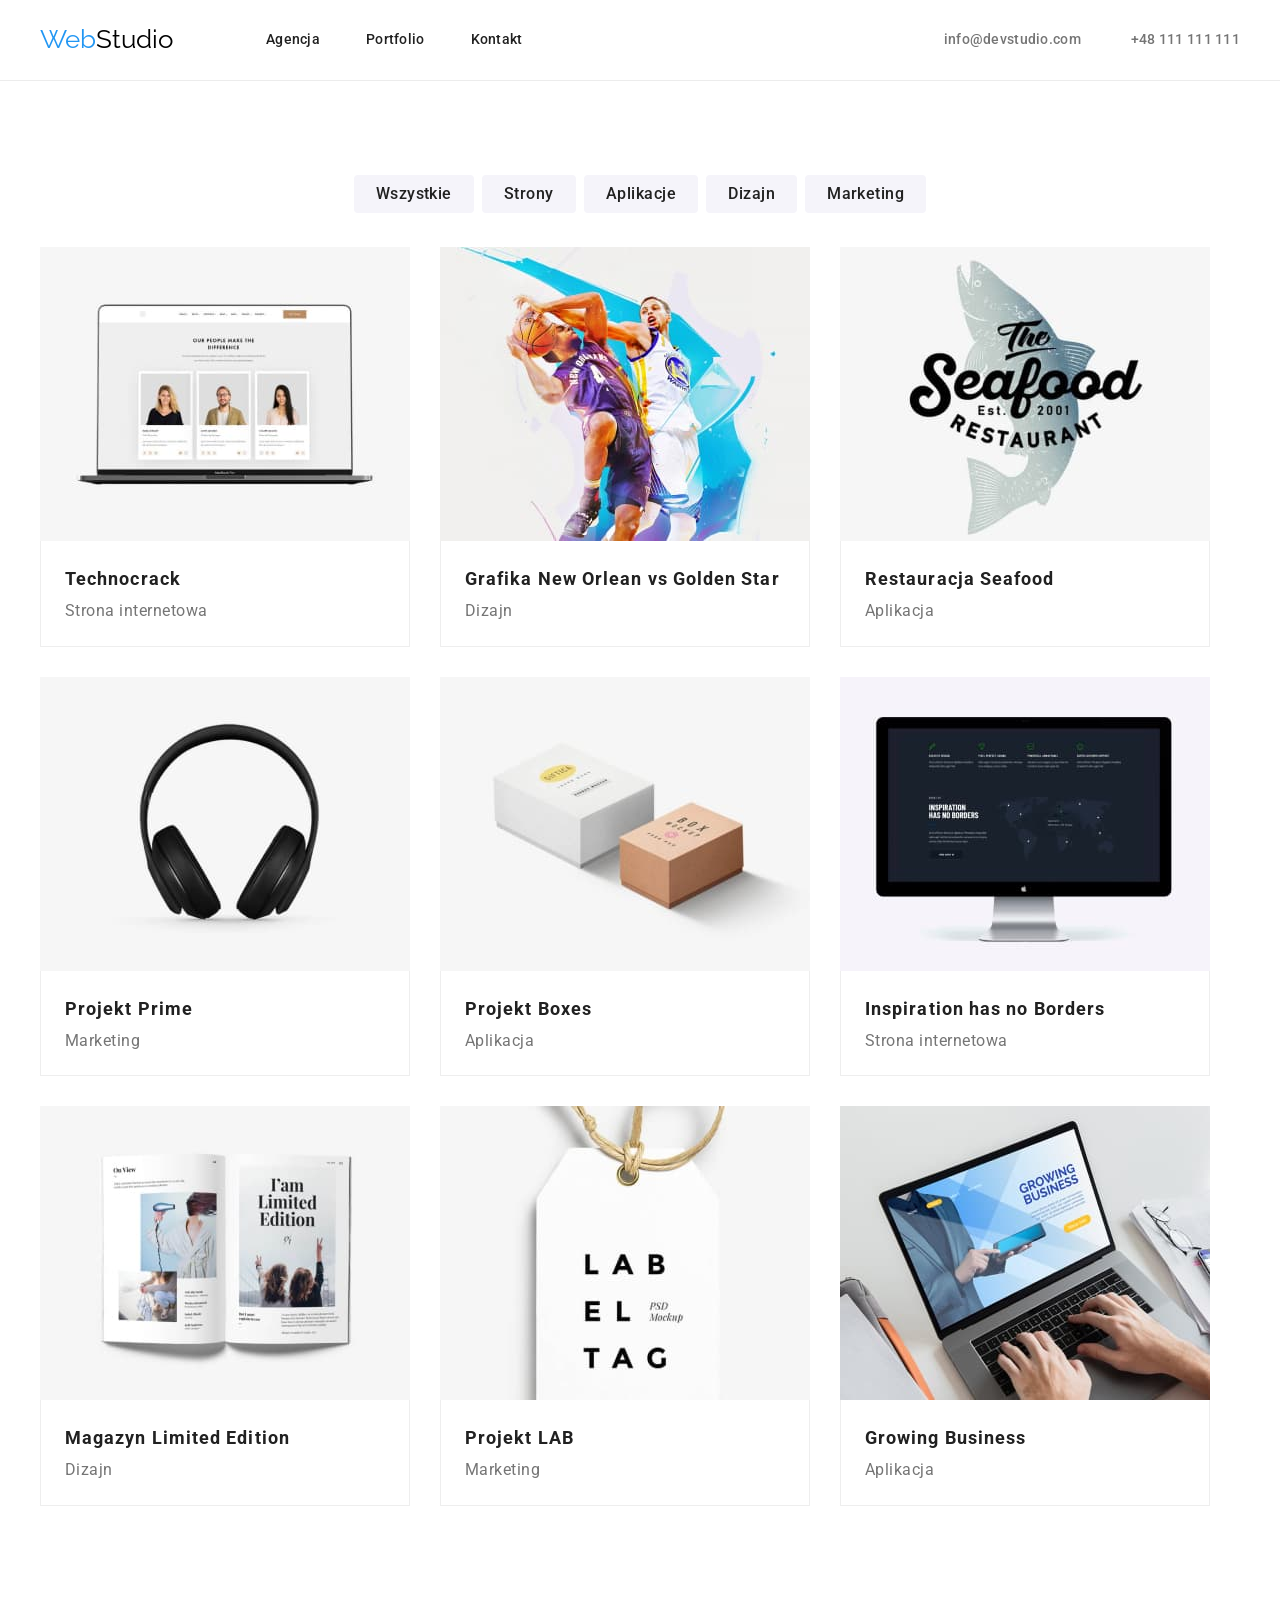
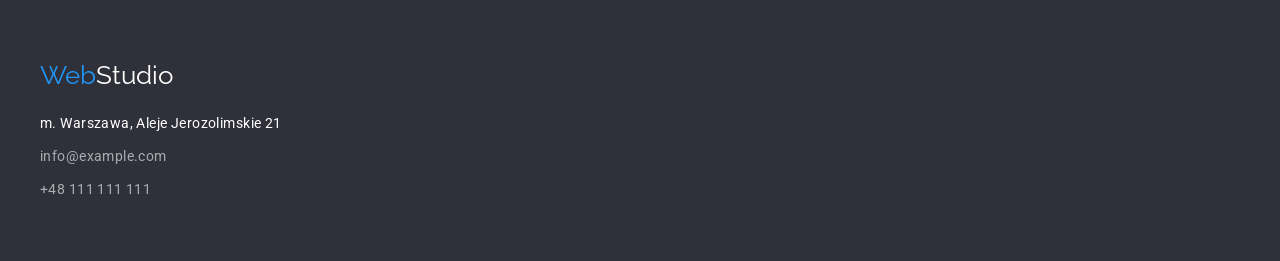
==== commit b6e2aeda: "remove spacebar from logo" ====
--- a/portfolio.html
+++ b/portfolio.html
@@ -1,219 +1,213 @@
 <!DOCTYPE html>
 <html lang="pl">
-	<head>
-		<meta charset="utf-8" />
-		<link
-			rel="stylesheet"
-			href="https://cdnjs.cloudflare.com/ajax/libs/modern-normalize/1.1.0/modern-normalize.min.css"
-		/>
-		<link rel="preconnect" href="https://fonts.googleapis.com" />
-		<link rel="preconnect" href="https://fonts.gstatic.com" crossorigin />
-		<link
-			href="https://fonts.googleapis.com/css2?family=Raleway:wght@700&family=Roboto:wght@400;500;700;900&display=swap"
-			rel="stylesheet"
-		/>
-		<link rel="stylesheet" href="./css/styles.css" />
-		<title>WebStudio - Portfolio</title>
-	</head>
-	<body>
-		<header>
-			<div class="container header">
-				<a href="./" class="logo">
-					<span class="logo-blue">Web</span>
-					Studio
-				</a>
-				<nav>
-					<ul class="nav-links">
-						<li><a href="#">Agencja</a></li>
-						<li>
-							<a href="./portfolio.html">Portfolio</a>
-						</li>
-						<li><a href="#">Kontakt</a></li>
-					</ul>
-				</nav>
-				<ul class="nav-links contact">
-					<li>
-						<a href="mailto:info@devstudio.com">info@devstudio.com</a>
-					</li>
-					<li>
-						<a href="tel:+48111111111">+48 111 111 111</a>
-					</li>
-				</ul>
-			</div>
-		</header>
-		<main>
-			<section class="section">
-				<div class="container portfolio-buttons">
-					<ul class="portfolio-buttons-list">
-						<li><button type="button">Wszystkie</button></li>
-						<li><button type="button">Strony</button></li>
-						<li><button type="button">Aplikacje</button></li>
-						<li><button type="button">Dizajn</button></li>
-						<li><button type="button">Marketing</button></li>
-					</ul>
-				</div>
-				<div class="container">
-					<ul class="portfolio">
-						<li>
-							<figure>
-								<img
-									src="images/portfolio-1.jpg"
-									class="no-gap"
-									alt="Ekran laptopa ze zdjęciami i opisami trzech osób"
-									width="370"
-									height="294"
-								/>
-								<figcaption>
-									<span class="portfolio-item">Technocrack</span>
-									<br />
-									<span class="portfolio-item-spec">Strona internetowa</span>
-								</figcaption>
-							</figure>
-						</li>
-						<li>
-							<figure>
-								<img
-									src="images/portfolio-2.jpg"
-									class="no-gap"
-									alt="Dwóch koszykarzy na szarym tle"
-									width="370"
-									height="294"
-								/>
-								<figcaption>
-									<span class="portfolio-item">Grafika New Orlean vs Golden Star</span>
-									<br />
-									<span class="portfolio-item-spec">Dizajn</span>
-								</figcaption>
-							</figure>
-						</li>
-						<li>
-							<figure>
-								<img
-									src="images/portfolio-3.jpg"
-									class="no-gap"
-									alt="Ryba z napisem The Seafood Restaurant"
-									width="370"
-									height="294"
-								/>
-								<figcaption>
-									<span class="portfolio-item">Restauracja Seafood</span>
-									<br />
-									<span class="portfolio-item-spec">Aplikacja</span>
-								</figcaption>
-							</figure>
-						</li>
-						<li>
-							<figure>
-								<img
-									src="images/portfolio-4.jpg"
-									class="no-gap"
-									alt="Słuchawki na szarym tle"
-									width="370"
-									height="294"
-								/>
-								<figcaption>
-									<span class="portfolio-item">Projekt Prime</span>
-									<br />
-									<span class="portfolio-item-spec">Marketing</span>
-								</figcaption>
-							</figure>
-						</li>
-						<li>
-							<figure>
-								<img
-									src="images/portfolio-5.jpg"
-									class="no-gap"
-									alt="Dwa pudełka z napisami, białe i brązowe"
-									width="370"
-									height="294"
-								/>
-								<figcaption>
-									<span class="portfolio-item">Projekt Boxes</span>
-									<br />
-									<span class="portfolio-item-spec">Aplikacja</span>
-								</figcaption>
-							</figure>
-						</li>
-						<li>
-							<figure>
-								<img
-									src="images/portfolio-6.jpg"
-									class="no-gap"
-									alt="Monitor z otwartą witryną interetową"
-									width="370"
-									height="294"
-								/>
-								<figcaption>
-									<span class="portfolio-item">Inspiration has no Borders</span>
-									<br />
-									<span class="portfolio-item-spec">Strona internetowa</span>
-								</figcaption>
-							</figure>
-						</li>
-						<li>
-							<figure>
-								<img
-									src="images/portfolio-7.jpg"
-									class="no-gap"
-									alt="Otwarta strona gazety z obrazkami i tekstem"
-									width="370"
-									height="294"
-								/>
-								<figcaption>
-									<span class="portfolio-item">Magazyn Limited Edition</span>
-									<br />
-									<span class="portfolio-item-spec">Dizajn</span>
-								</figcaption>
-							</figure>
-						</li>
-						<li>
-							<figure>
-								<img
-									src="images/portfolio-8.jpg"
-									class="no-gap"
-									alt="Bilecik z napisame LAB EL TAG"
-									width="370"
-									height="294"
-								/>
-								<figcaption>
-									<span class="portfolio-item">Projekt LAB</span>
-									<br />
-									<span class="portfolio-item-spec">Marketing</span>
-								</figcaption>
-							</figure>
-						</li>
-						<li>
-							<figure>
-								<img
-									src="images/portfolio-9.jpg"
-									class="no-gap"
-									alt="Dłonie piszące na klawiaturze, na ekranie nazwa aplikacji"
-									width="370"
-									height="294"
-								/>
-								<figcaption>
-									<span class="portfolio-item">Growing Business</span>
-									<br />
-									<span class="portfolio-item-spec">Aplikacja</span>
-								</figcaption>
-							</figure>
-						</li>
-					</ul>
-				</div>
-			</section>
-		</main>
-		<footer>
-			<div class="container">
-				<a href="/" class="logo logo-white">
-					<span class="logo-blue">Web</span>
-					Studio
-				</a>
-				<address>
-					<p>m. Warszawa, Aleje Jerozolimskie 21</p>
-					<p><a href="mailto:info@example.com">info@example.com</a></p>
-					<p><a href="tel:+48111111111">+48 111 111 111</a></p>
-				</address>
-			</div>
-		</footer>
-	</body>
+  <head>
+    <meta charset="utf-8" />
+    <link
+      rel="stylesheet"
+      href="https://cdnjs.cloudflare.com/ajax/libs/modern-normalize/1.1.0/modern-normalize.min.css"
+    />
+    <link rel="preconnect" href="https://fonts.googleapis.com" />
+    <link rel="preconnect" href="https://fonts.gstatic.com" crossorigin />
+    <link
+      href="https://fonts.googleapis.com/css2?family=Raleway:wght@700&family=Roboto:wght@400;500;700;900&display=swap"
+      rel="stylesheet"
+    />
+    <link rel="stylesheet" href="./css/styles.css" />
+    <title>WebStudio - Portfolio</title>
+  </head>
+  <body>
+    <header>
+      <div class="container header">
+        <a href="./" class="logo"> <span class="logo-blue">Web</span>Studio</a>
+        <nav>
+          <ul class="nav-links">
+            <li><a href="#">Agencja</a></li>
+            <li>
+              <a href="./portfolio.html">Portfolio</a>
+            </li>
+            <li><a href="#">Kontakt</a></li>
+          </ul>
+        </nav>
+        <ul class="nav-links contact">
+          <li>
+            <a href="mailto:info@devstudio.com">info@devstudio.com</a>
+          </li>
+          <li>
+            <a href="tel:+48111111111">+48 111 111 111</a>
+          </li>
+        </ul>
+      </div>
+    </header>
+    <main>
+      <section class="section">
+        <div class="container portfolio-buttons">
+          <ul class="portfolio-buttons-list">
+            <li><button type="button">Wszystkie</button></li>
+            <li><button type="button">Strony</button></li>
+            <li><button type="button">Aplikacje</button></li>
+            <li><button type="button">Dizajn</button></li>
+            <li><button type="button">Marketing</button></li>
+          </ul>
+        </div>
+        <div class="container">
+          <ul class="portfolio">
+            <li>
+              <figure>
+                <img
+                  src="images/portfolio-1.jpg"
+                  class="no-gap"
+                  alt="Ekran laptopa ze zdjęciami i opisami trzech osób"
+                  width="370"
+                  height="294"
+                />
+                <figcaption>
+                  <span class="portfolio-item">Technocrack</span>
+                  <br />
+                  <span class="portfolio-item-spec">Strona internetowa</span>
+                </figcaption>
+              </figure>
+            </li>
+            <li>
+              <figure>
+                <img
+                  src="images/portfolio-2.jpg"
+                  class="no-gap"
+                  alt="Dwóch koszykarzy na szarym tle"
+                  width="370"
+                  height="294"
+                />
+                <figcaption>
+                  <span class="portfolio-item">Grafika New Orlean vs Golden Star</span>
+                  <br />
+                  <span class="portfolio-item-spec">Dizajn</span>
+                </figcaption>
+              </figure>
+            </li>
+            <li>
+              <figure>
+                <img
+                  src="images/portfolio-3.jpg"
+                  class="no-gap"
+                  alt="Ryba z napisem The Seafood Restaurant"
+                  width="370"
+                  height="294"
+                />
+                <figcaption>
+                  <span class="portfolio-item">Restauracja Seafood</span>
+                  <br />
+                  <span class="portfolio-item-spec">Aplikacja</span>
+                </figcaption>
+              </figure>
+            </li>
+            <li>
+              <figure>
+                <img
+                  src="images/portfolio-4.jpg"
+                  class="no-gap"
+                  alt="Słuchawki na szarym tle"
+                  width="370"
+                  height="294"
+                />
+                <figcaption>
+                  <span class="portfolio-item">Projekt Prime</span>
+                  <br />
+                  <span class="portfolio-item-spec">Marketing</span>
+                </figcaption>
+              </figure>
+            </li>
+            <li>
+              <figure>
+                <img
+                  src="images/portfolio-5.jpg"
+                  class="no-gap"
+                  alt="Dwa pudełka z napisami, białe i brązowe"
+                  width="370"
+                  height="294"
+                />
+                <figcaption>
+                  <span class="portfolio-item">Projekt Boxes</span>
+                  <br />
+                  <span class="portfolio-item-spec">Aplikacja</span>
+                </figcaption>
+              </figure>
+            </li>
+            <li>
+              <figure>
+                <img
+                  src="images/portfolio-6.jpg"
+                  class="no-gap"
+                  alt="Monitor z otwartą witryną interetową"
+                  width="370"
+                  height="294"
+                />
+                <figcaption>
+                  <span class="portfolio-item">Inspiration has no Borders</span>
+                  <br />
+                  <span class="portfolio-item-spec">Strona internetowa</span>
+                </figcaption>
+              </figure>
+            </li>
+            <li>
+              <figure>
+                <img
+                  src="images/portfolio-7.jpg"
+                  class="no-gap"
+                  alt="Otwarta strona gazety z obrazkami i tekstem"
+                  width="370"
+                  height="294"
+                />
+                <figcaption>
+                  <span class="portfolio-item">Magazyn Limited Edition</span>
+                  <br />
+                  <span class="portfolio-item-spec">Dizajn</span>
+                </figcaption>
+              </figure>
+            </li>
+            <li>
+              <figure>
+                <img
+                  src="images/portfolio-8.jpg"
+                  class="no-gap"
+                  alt="Bilecik z napisame LAB EL TAG"
+                  width="370"
+                  height="294"
+                />
+                <figcaption>
+                  <span class="portfolio-item">Projekt LAB</span>
+                  <br />
+                  <span class="portfolio-item-spec">Marketing</span>
+                </figcaption>
+              </figure>
+            </li>
+            <li>
+              <figure>
+                <img
+                  src="images/portfolio-9.jpg"
+                  class="no-gap"
+                  alt="Dłonie piszące na klawiaturze, na ekranie nazwa aplikacji"
+                  width="370"
+                  height="294"
+                />
+                <figcaption>
+                  <span class="portfolio-item">Growing Business</span>
+                  <br />
+                  <span class="portfolio-item-spec">Aplikacja</span>
+                </figcaption>
+              </figure>
+            </li>
+          </ul>
+        </div>
+      </section>
+    </main>
+    <footer>
+      <div class="container">
+        <a href="/" class="logo logo-white"> <span class="logo-blue">Web</span>Studio</a>
+        <address>
+          <p>m. Warszawa, Aleje Jerozolimskie 21</p>
+          <p><a href="mailto:info@example.com">info@example.com</a></p>
+          <p><a href="tel:+48111111111">+48 111 111 111</a></p>
+        </address>
+      </div>
+    </footer>
+  </body>
 </html>
--- a/css/styles.css
+++ b/css/styles.css
@@ -1,21 +1,21 @@
 :root {
-	--white-color: #fff;
-	--team-color: #f5f4fa;
-	--black-color: #000;
-	--brand-color: #212121;
-	--link-color: #2196f3;
-	--contact-color: #757575;
-	--footer-contact-color: rgba(255, 255, 255, 0.6);
-	--bg-color: #2f303a;
+  --white-color: #fff;
+  --team-color: #f5f4fa;
+  --black-color: #000;
+  --brand-color: #212121;
+  --link-color: #2196f3;
+  --contact-color: #757575;
+  --footer-contact-color: rgba(255, 255, 255, 0.6);
+  --bg-color: #2f303a;
 }
 
 * {
-	box-sizing: border-box;
+  box-sizing: border-box;
 }
 
 body {
-	font-family: "Roboto", sans-serif;
-	color: var(--brand-color);
+  font-family: 'Roboto', sans-serif;
+  color: var(--brand-color);
 }
 
 h1,
@@ -27,62 +27,62 @@
 p,
 figure,
 ul {
-	margin: 0;
-	padding: 0;
+  margin: 0;
+  padding: 0;
 }
 
 li {
-	list-style: none;
+  list-style: none;
 }
 
 header {
-	border-bottom: 1px solid #ececec;
+  border-bottom: 1px solid #ececec;
 }
 
 header > .container {
-	padding-top: 24px;
-	padding-bottom: 25px;
+  padding-top: 24px;
+  padding-bottom: 25px;
 }
 
 .container {
-	max-width: 1200px;
-	margin: 0 auto;
+  max-width: 1200px;
+  margin: 0 auto;
 }
 
 .section {
-	padding: 94px 0;
+  padding: 94px 0;
 }
 
 .header {
-	display: flex;
-	align-items: center;
-	justify-content: space-between;
+  display: flex;
+  align-items: center;
+  justify-content: space-between;
 }
 
 .logo {
-	font-family: "Raleway", sans-serif;
-	font-size: 26px;
-	text-decoration: none;
-	line-height: 1.2;
-	color: var(--black-color);
+  font-family: 'Raleway', sans-serif;
+  font-size: 26px;
+  text-decoration: none;
+  line-height: 1.2;
+  color: var(--black-color);
 }
 
 .logo-white {
-	color: var(--white-color);
+  color: var(--white-color);
 }
 
 .nav-links {
-	display: flex;
-	flex-direction: row;
+  display: flex;
+  flex-direction: row;
 }
 
 .nav-links li a {
-	color: var(--brand-color);
-	font-weight: 500;
-	font-size: 14px;
-	letter-spacing: 0.02em;
-	line-height: 1.1;
-	text-decoration: none;
+  color: var(--brand-color);
+  font-weight: 500;
+  font-size: 14px;
+  letter-spacing: 0.02em;
+  line-height: 1.1;
+  text-decoration: none;
 }
 
 .nav-links li a:hover,
@@ -90,231 +90,231 @@
 .nav-links li a:focus,
 .contact-links li a:hover,
 .contact-links li a:focus {
-	color: var(--link-color);
+  color: var(--link-color);
 }
 
 nav {
-	flex-grow: 1;
-	margin-left: 93px;
+  flex-grow: 1;
+  margin-left: 93px;
 }
 
 .nav-links li:not(:last-child) {
-	margin-right: 46px;
+  margin-right: 46px;
 }
 
 .contact li:not(:last-child) {
-	margin-right: 50px;
+  margin-right: 50px;
 }
 
 .contact li a {
-	color: var(--contact-color);
+  color: var(--contact-color);
 }
 
 .order > .container {
-	padding: 106px 0;
+  padding: 106px 0;
 }
 
 .order h1 {
-	text-align: center;
-	text-transform: uppercase;
-	font-weight: 900;
-	font-size: 44px;
-	line-height: 1.3;
-	letter-spacing: 0.06em;
-	color: var(--white-color);
+  text-align: center;
+  text-transform: uppercase;
+  font-weight: 900;
+  font-size: 44px;
+  line-height: 1.3;
+  letter-spacing: 0.06em;
+  color: var(--white-color);
 }
 
 .order button {
-	margin-top: 30px;
+  margin-top: 30px;
 }
 
 .order-button {
-	margin: 0 auto;
-	display: block;
-	border: 0;
-	text-align: center;
-	letter-spacing: 0.06em;
-	font-weight: 700;
-	font-size: 16px;
-	line-height: 1.8;
-	padding: 10px 42px;
-	background-color: var(--link-color);
-	color: var(--white-color);
+  margin: 0 auto;
+  display: block;
+  border: 0;
+  text-align: center;
+  letter-spacing: 0.06em;
+  font-weight: 700;
+  font-size: 16px;
+  line-height: 1.8;
+  padding: 10px 42px;
+  background-color: var(--link-color);
+  color: var(--white-color);
 }
 
 .examples-cards,
 .portfolio,
 .info-cards,
 .team-cards {
-	display: flex;
-	flex-wrap: wrap;
-	margin: 0;
-	padding: 0;
-	gap: 30px;
+  display: flex;
+  flex-wrap: wrap;
+  margin: 0;
+  padding: 0;
+  gap: 30px;
 }
 
 .examples {
-	font-size: 14px;
-	letter-spacing: 0.03em;
+  font-size: 14px;
+  letter-spacing: 0.03em;
 }
 
 .examples-cards li {
-	flex-basis: calc((100% - 90px) / 4);
-	font-size: 14px;
-	letter-spacing: 0.03em;
+  flex-basis: calc((100% - 90px) / 4);
+  font-size: 14px;
+  letter-spacing: 0.03em;
 }
 
 .info-cards li,
 .portfolio figure {
-	flex-basis: calc((100% - 60px) / 3);
+  flex-basis: calc((100% - 60px) / 3);
 }
 
 .examples h3 {
-	font-weight: 700;
-	line-height: 1.1;
-	text-transform: uppercase;
-	color: var(--brand-color);
+  font-weight: 700;
+  line-height: 1.1;
+  text-transform: uppercase;
+  color: var(--brand-color);
 }
 
 .examples p {
-	font-weight: 400;
-	line-height: 1.7;
-	color: var(--contact-color);
+  font-weight: 400;
+  line-height: 1.7;
+  color: var(--contact-color);
 }
 
 .examples h2 {
-	margin-top: 96px;
+  margin-top: 96px;
 }
 
 .examples h2,
 .team h2 {
-	margin-bottom: 50px;
-	font-weight: 700;
-	font-size: 36px;
-	line-height: 1.2;
-	text-align: center;
-	letter-spacing: 0.03em;
-	color: var(--brand-color);
+  margin-bottom: 50px;
+  font-weight: 700;
+  font-size: 36px;
+  line-height: 1.2;
+  text-align: center;
+  letter-spacing: 0.03em;
+  color: var(--brand-color);
 }
 
 .team {
-	background-color: var(--team-color);
+  background-color: var(--team-color);
 }
 
 .team li figure {
-	background-color: var(--white-color);
-	flex-basis: calc((100% - 90px) / 4);
+  background-color: var(--white-color);
+  flex-basis: calc((100% - 90px) / 4);
 }
 
 .team figcaption {
-	padding: 30px 0;
-	font-size: 16px;
-	line-height: 1.8;
-	letter-spacing: 0.03em;
-	text-align: center;
+  padding: 30px 0;
+  font-size: 16px;
+  line-height: 1.8;
+  letter-spacing: 0.03em;
+  text-align: center;
 }
 
 .team-name {
-	font-weight: 500;
-	color: var(--brand-color);
+  font-weight: 500;
+  color: var(--brand-color);
 }
 
 .team-descr {
-	color: var(--contact-color);
+  color: var(--contact-color);
 }
 
 footer,
 .order {
-	background-color: var(--bg-color);
+  background-color: var(--bg-color);
 }
 
 footer > .container {
-	padding: 60px 0;
+  padding: 60px 0;
 }
 
 footer p {
-	font-style: normal;
-	font-size: 14px;
-	line-height: 24px;
-	letter-spacing: 0.03em;
+  font-style: normal;
+  font-size: 14px;
+  line-height: 24px;
+  letter-spacing: 0.03em;
 }
 
 footer p:not(:first-child) {
-	padding-top: 9px;
+  padding-top: 9px;
 }
 
 footer p:first-child {
-	color: var(--white-color);
+  color: var(--white-color);
 }
 
 footer address {
-	padding-top: 20px;
+  padding-top: 20px;
 }
 
 footer p a {
-	text-decoration: none;
-	color: var(--footer-contact-color);
+  text-decoration: none;
+  color: var(--footer-contact-color);
 }
 
 footer p a:hover,
 footer p a:focus {
-	background-color: var(--link-color);
+  background-color: var(--link-color);
 }
 
 .no-gap {
-	display: block;
+  display: block;
 }
 
 .portfolio-buttons-list {
-	display: flex;
-	flex-direction: row;
-	justify-content: center;
-	align-items: center;
-	margin-bottom: 34px;
+  display: flex;
+  flex-direction: row;
+  justify-content: center;
+  align-items: center;
+  margin-bottom: 34px;
 }
 
 .portfolio-buttons-list > li:not(:last-child) {
-	margin-right: 8px;
+  margin-right: 8px;
 }
 
 .portfolio-buttons-list button {
-	border: 0;
-	border-radius: 4px;
-	background-color: var(--team-color);
-	color: var(--brand-color);
-	font-weight: 500;
-	font-size: 16px;
-	line-height: 1.6;
-	text-align: center;
-	letter-spacing: 0.03em;
-	padding: 6px 22px;
+  border: 0;
+  border-radius: 4px;
+  background-color: var(--team-color);
+  color: var(--brand-color);
+  font-weight: 500;
+  font-size: 16px;
+  line-height: 1.6;
+  text-align: center;
+  letter-spacing: 0.03em;
+  padding: 6px 22px;
 }
 
 .portfolio-buttons-list button:active,
 .portfolio-buttons-list button:hover {
-	background-color: var(--link-color);
-	color: var(--white-color);
+  background-color: var(--link-color);
+  color: var(--white-color);
 }
 
 .portfolio figcaption {
-	border-bottom: 1px solid #eee;
-	border-right: 1px solid #eee;
-	border-left: 1px solid #eee;
-	padding: 20px 24px;
+  border-bottom: 1px solid #eee;
+  border-right: 1px solid #eee;
+  border-left: 1px solid #eee;
+  padding: 20px 24px;
 }
 
 .portfolio-item {
-	font-weight: 700;
-	font-size: 18px;
-	line-height: 2;
-	letter-spacing: 0.06em;
-	color: var(--brand-color);
+  font-weight: 700;
+  font-size: 18px;
+  line-height: 2;
+  letter-spacing: 0.06em;
+  color: var(--brand-color);
 }
 
 .portfolio-item-spec {
-	font-weight: 400;
-	font-size: 16px;
-	line-height: 1.8;
-	letter-spacing: 0.03em;
-	color: var(--contact-color);
-}
+  font-weight: 400;
+  font-size: 16px;
+  line-height: 1.8;
+  letter-spacing: 0.03em;
+  color: var(--contact-color);
+}
